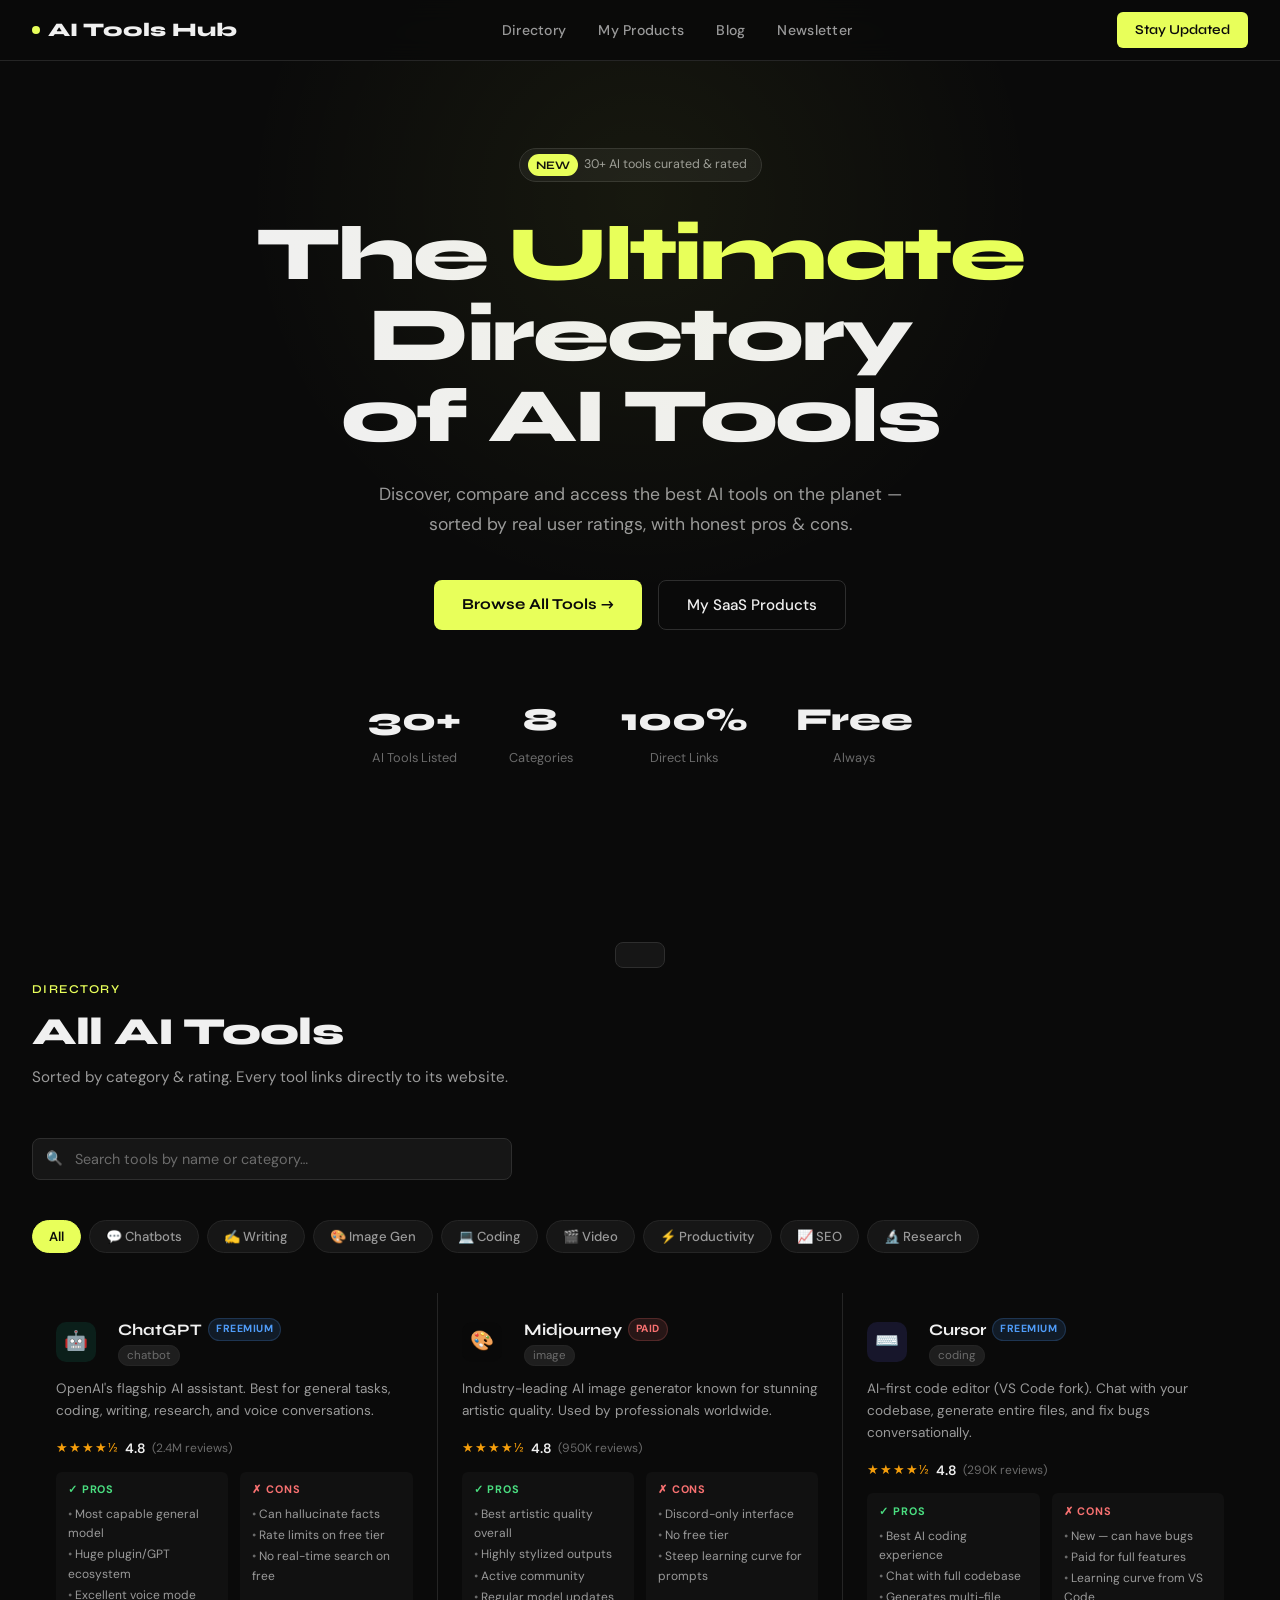
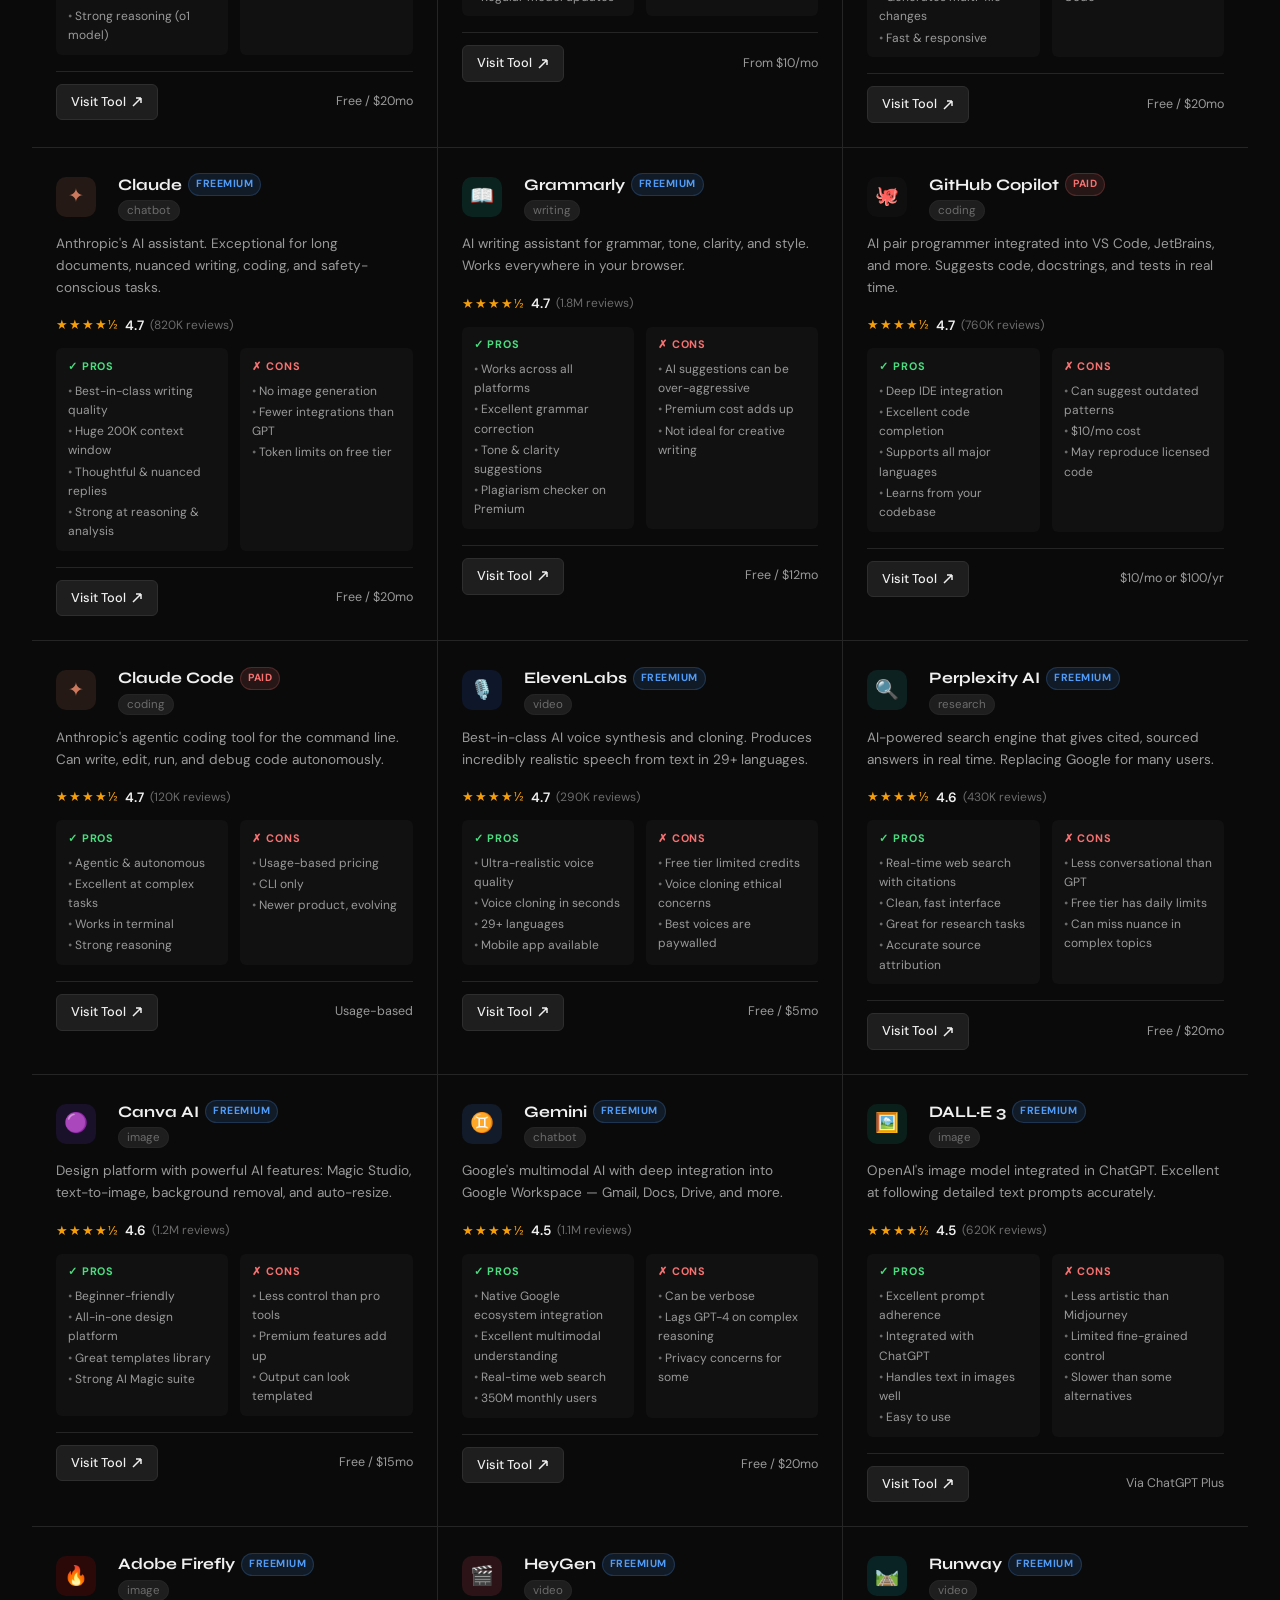
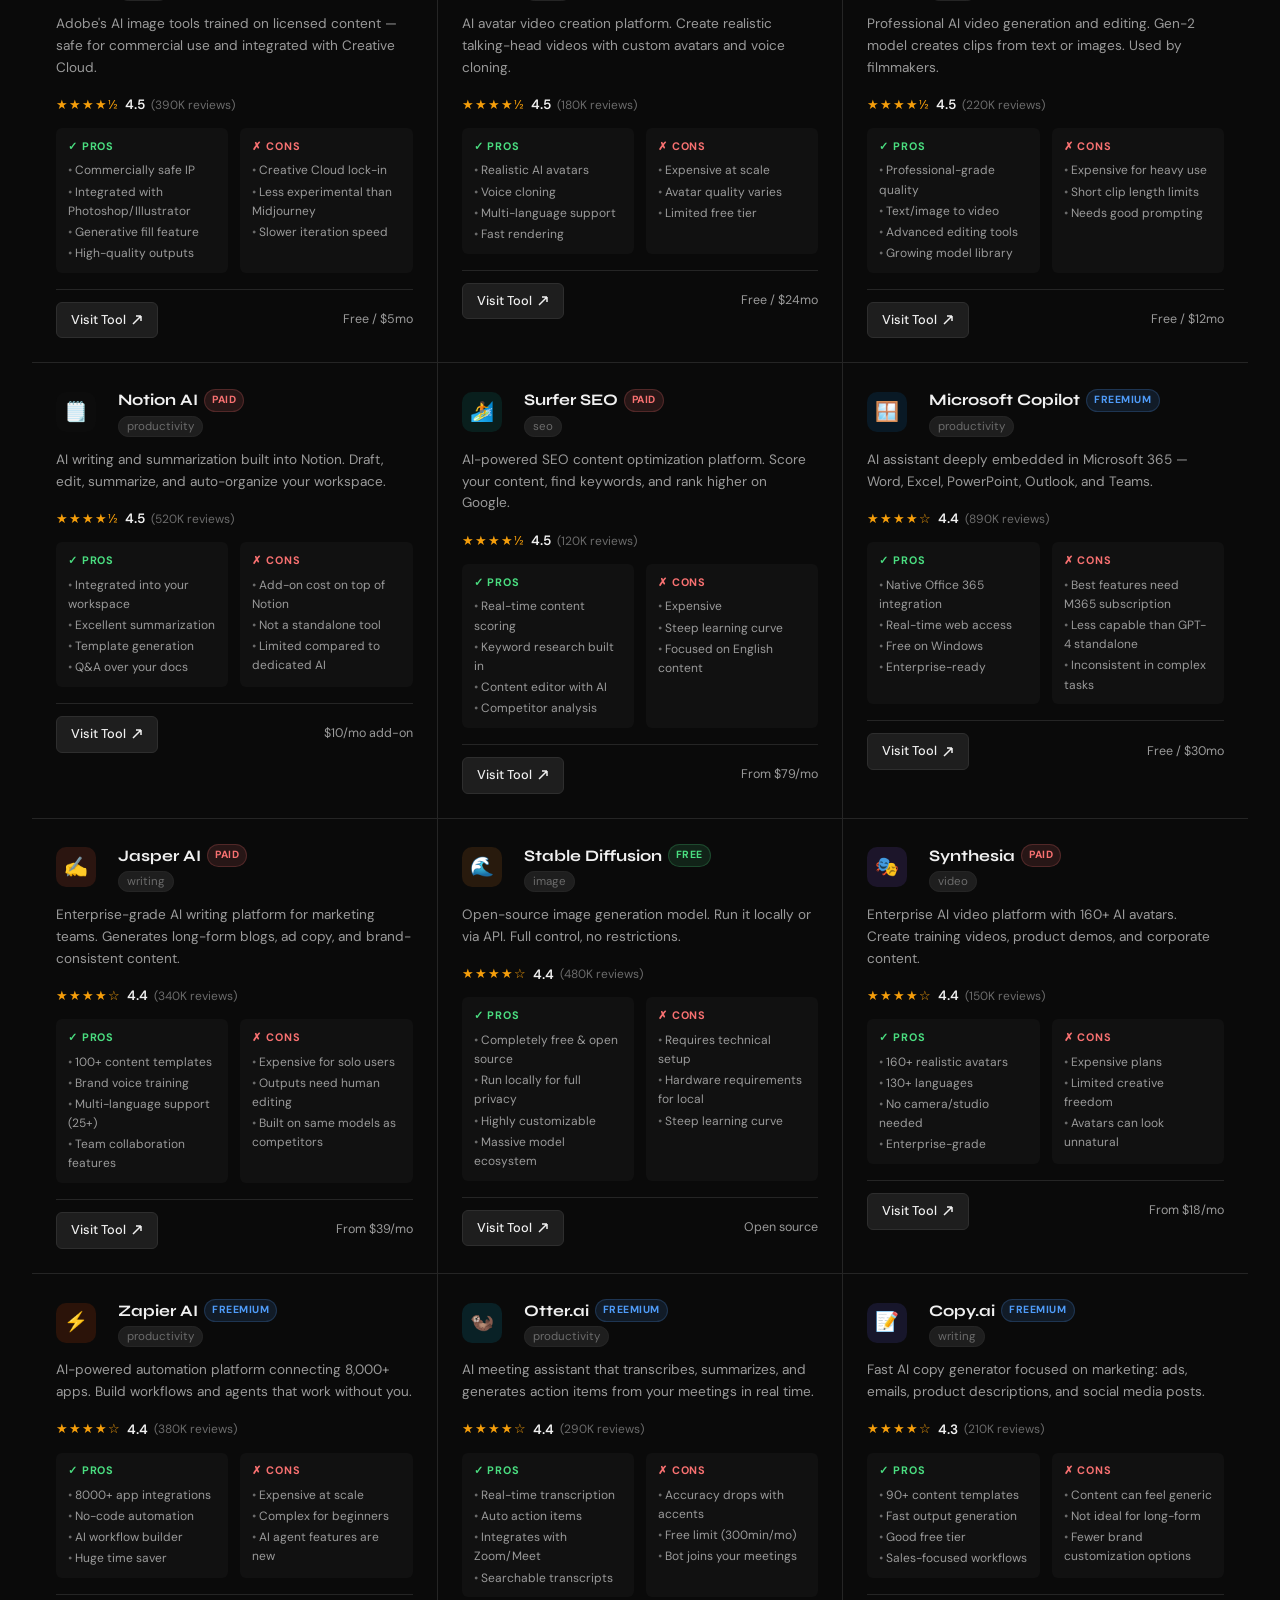
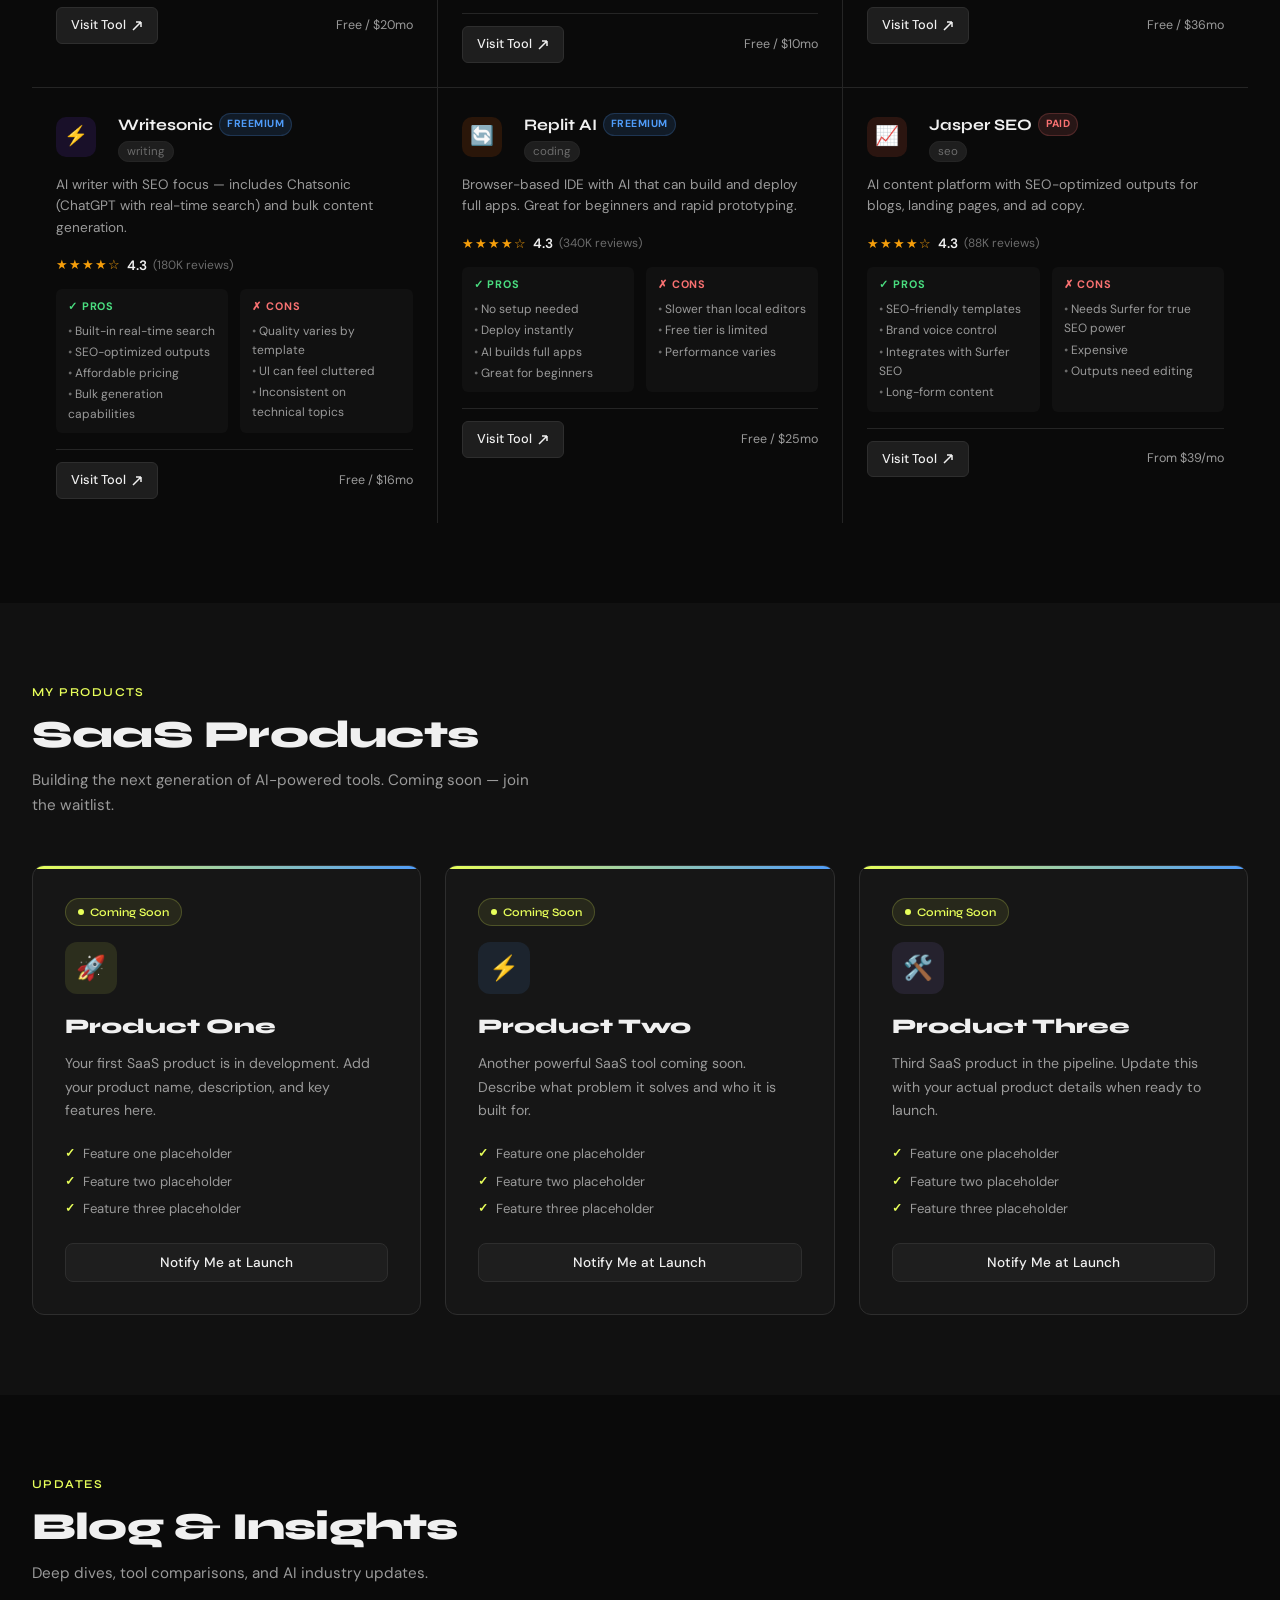
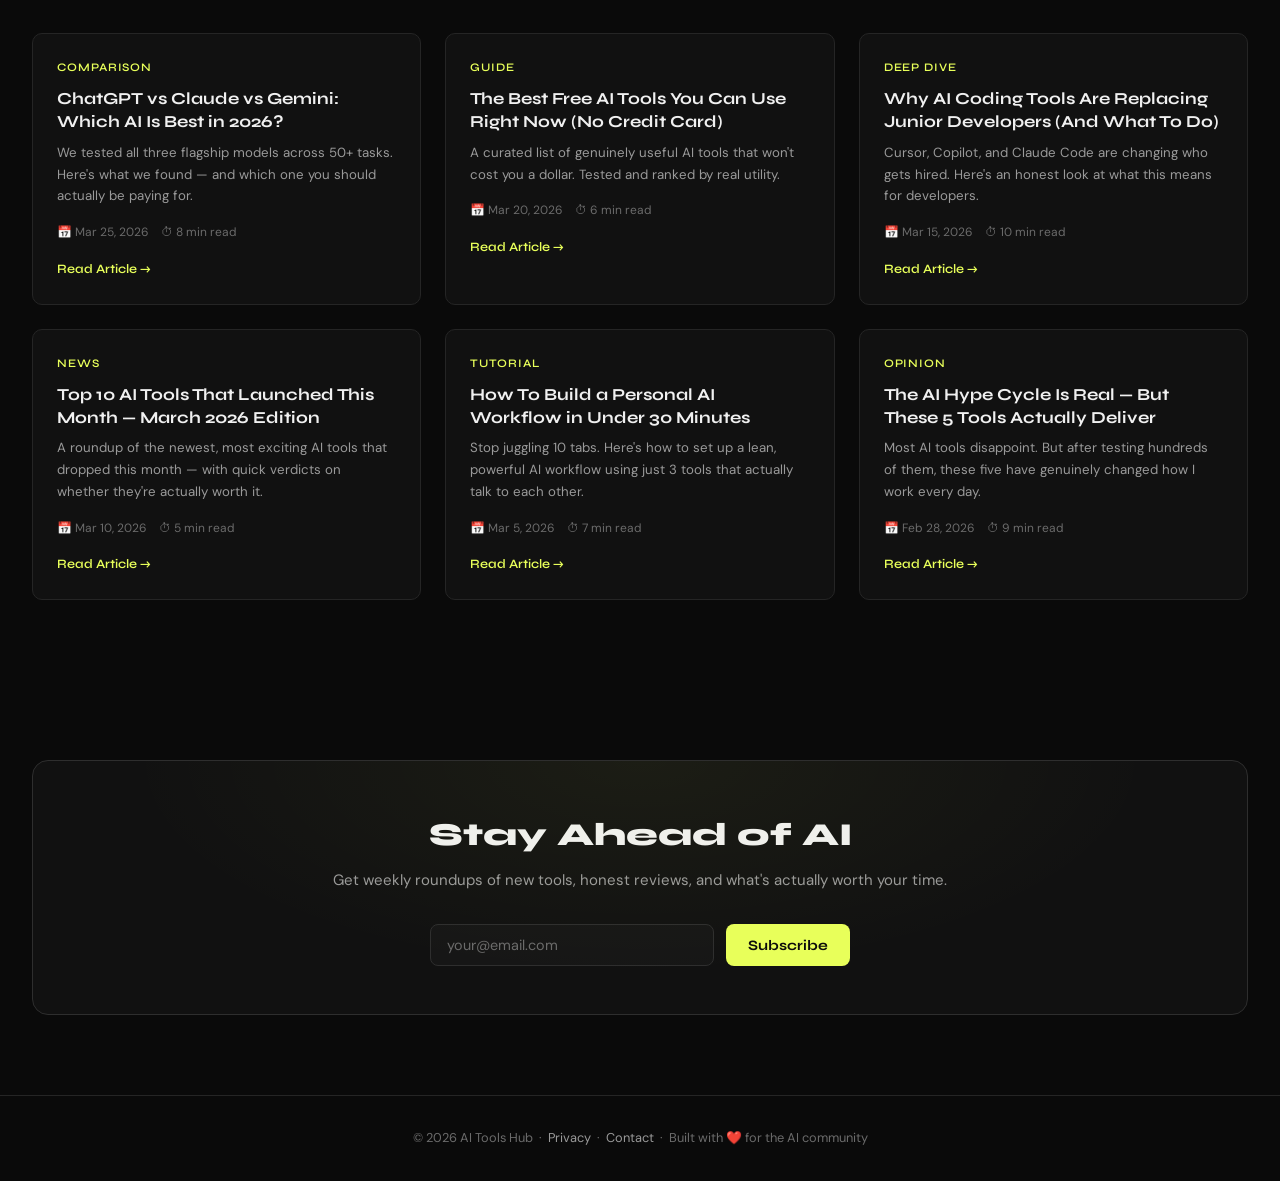
==== index.html @ d4fa9b76 "Add files via upload" ====
<!DOCTYPE html>
<html lang="en">
<head>
<meta charset="UTF-8"/>
<meta name="viewport" content="width=device-width, initial-scale=1.0"/>
<title>AI Tools Hub — Find the Best AI Tools</title>
<link href="https://fonts.googleapis.com/css2?family=Syne:wght@400;500;600;700;800&family=DM+Sans:wght@300;400;500&display=swap" rel="stylesheet"/>
<style>
*,*::before,*::after{box-sizing:border-box;margin:0;padding:0}
:root{
  --bg:#0a0a0a;
  --bg2:#111111;
  --bg3:#161616;
  --bg4:#1e1e1e;
  --border:#252525;
  --border2:#2e2e2e;
  --text:#f0f0f0;
  --muted:#6b6b6b;
  --muted2:#9a9a9a;
  --accent:#e8ff5a;
  --accent2:#b8cc3a;
  --blue:#4f9cf9;
  --green:#4ade80;
  --red:#f87171;
  --purple:#a78bfa;
  --orange:#fb923c;
  --teal:#2dd4bf;
}
html{scroll-behavior:smooth}
body{background:var(--bg);color:var(--text);font-family:'DM Sans',sans-serif;font-size:15px;line-height:1.6;overflow-x:hidden}

/* NAV */
nav{position:fixed;top:0;left:0;right:0;z-index:100;background:rgba(10,10,10,0.85);backdrop-filter:blur(12px);border-bottom:1px solid var(--border);padding:0 2rem}
.nav-inner{max-width:1300px;margin:0 auto;display:flex;align-items:center;justify-content:space-between;height:60px}
.logo{font-family:'Syne',sans-serif;font-weight:800;font-size:1.2rem;color:var(--text);text-decoration:none;display:flex;align-items:center;gap:8px}
.logo-dot{width:8px;height:8px;background:var(--accent);border-radius:50%;display:inline-block}
.nav-links{display:flex;gap:2rem;list-style:none}
.nav-links a{color:var(--muted2);text-decoration:none;font-size:0.88rem;font-weight:500;transition:color 0.2s;letter-spacing:0.02em}
.nav-links a:hover{color:var(--text)}
.nav-links a.active{color:var(--accent)}
.nav-cta{background:var(--accent);color:#0a0a0a;padding:7px 18px;border-radius:6px;font-weight:600;font-size:0.85rem;text-decoration:none;font-family:'Syne',sans-serif;transition:opacity 0.2s}
.nav-cta:hover{opacity:0.88}

/* HERO */
.hero{min-height:100vh;display:flex;flex-direction:column;justify-content:center;align-items:center;text-align:center;padding:5rem 2rem 4rem;position:relative;overflow:hidden}
.hero::before{content:'';position:absolute;top:-200px;left:50%;transform:translateX(-50%);width:800px;height:800px;background:radial-gradient(circle,rgba(232,255,90,0.06) 0%,transparent 70%);pointer-events:none}
.hero-badge{display:inline-flex;align-items:center;gap:6px;background:var(--bg3);border:1px solid var(--border2);border-radius:100px;padding:5px 14px 5px 8px;font-size:0.78rem;color:var(--muted2);margin-bottom:2rem}
.hero-badge span{background:var(--accent);color:#0a0a0a;padding:2px 8px;border-radius:100px;font-weight:700;font-size:0.72rem;font-family:'Syne',sans-serif}
.hero h1{font-family:'Syne',sans-serif;font-size:clamp(2.8rem,6vw,5.5rem);font-weight:800;line-height:1.05;letter-spacing:-0.03em;margin-bottom:1.5rem;max-width:900px}
.hero h1 em{font-style:normal;color:var(--accent)}
.hero p{color:var(--muted2);font-size:1.1rem;max-width:560px;margin-bottom:2.5rem;line-height:1.7}
.hero-actions{display:flex;gap:1rem;flex-wrap:wrap;justify-content:center}
.btn-primary{background:var(--accent);color:#0a0a0a;padding:12px 28px;border-radius:8px;font-weight:700;font-family:'Syne',sans-serif;font-size:0.95rem;text-decoration:none;transition:opacity 0.2s}
.btn-primary:hover{opacity:0.88}
.btn-outline{background:transparent;color:var(--text);padding:12px 28px;border-radius:8px;font-weight:500;font-size:0.95rem;text-decoration:none;border:1px solid var(--border2);transition:border-color 0.2s,background 0.2s}
.btn-outline:hover{border-color:var(--muted);background:var(--bg3)}
.hero-stats{display:flex;gap:3rem;margin-top:4rem;flex-wrap:wrap;justify-content:center}
.stat{text-align:center}
.stat-num{font-family:'Syne',sans-serif;font-size:2rem;font-weight:800;color:var(--text)}
.stat-label{font-size:0.8rem;color:var(--muted);margin-top:2px}

/* SECTION LAYOUT */
section{padding:5rem 2rem}
.container{max-width:1300px;margin:0 auto}
.section-header{margin-bottom:3rem}
.section-label{font-size:0.75rem;font-weight:600;letter-spacing:0.12em;color:var(--accent);text-transform:uppercase;margin-bottom:0.75rem;font-family:'Syne',sans-serif}
.section-title{font-family:'Syne',sans-serif;font-size:clamp(1.8rem,3vw,2.8rem);font-weight:800;letter-spacing:-0.02em;line-height:1.1}
.section-sub{color:var(--muted2);font-size:0.95rem;margin-top:0.75rem;max-width:500px}

/* FILTER BAR */
.filter-bar{display:flex;gap:0.5rem;flex-wrap:wrap;margin-bottom:2.5rem}
.filter-btn{background:var(--bg3);border:1px solid var(--border);color:var(--muted2);padding:7px 16px;border-radius:100px;font-size:0.82rem;cursor:pointer;transition:all 0.2s;font-family:'DM Sans',sans-serif;font-weight:500}
.filter-btn:hover{border-color:var(--border2);color:var(--text)}
.filter-btn.active{background:var(--accent);color:#0a0a0a;border-color:var(--accent);font-weight:600}

/* SEARCH */
.search-wrap{position:relative;max-width:480px;margin-bottom:2.5rem}
.search-wrap input{width:100%;background:var(--bg3);border:1px solid var(--border2);color:var(--text);padding:11px 16px 11px 42px;border-radius:8px;font-size:0.9rem;font-family:'DM Sans',sans-serif;outline:none;transition:border-color 0.2s}
.search-wrap input:focus{border-color:var(--muted)}
.search-wrap input::placeholder{color:var(--muted)}
.search-icon{position:absolute;left:14px;top:50%;transform:translateY(-50%);color:var(--muted);font-size:0.85rem}

/* TOOLS GRID */
.tools-grid{display:grid;grid-template-columns:repeat(auto-fill,minmax(320px,1fr));gap:1px;background:var(--border)}
.tool-card{background:var(--bg);padding:1.5rem;cursor:pointer;transition:background 0.2s;position:relative;overflow:hidden}
.tool-card:hover{background:var(--bg3)}
.tool-card::after{content:'';position:absolute;top:0;left:0;right:0;height:2px;background:transparent;transition:background 0.2s}
.tool-card:hover::after{background:var(--accent)}
.tool-top{display:flex;align-items:flex-start;justify-content:space-between;margin-bottom:0.75rem}
.tool-icon{width:40px;height:40px;border-radius:10px;display:flex;align-items:center;justify-content:center;font-size:1.2rem;flex-shrink:0;margin-right:0.75rem}
.tool-name-wrap{display:flex;align-items:center;gap:8px;flex:1}
.tool-name{font-family:'Syne',sans-serif;font-weight:700;font-size:1rem}
.tool-badge{font-size:0.65rem;font-weight:700;padding:2px 7px;border-radius:100px;text-transform:uppercase;letter-spacing:0.05em}
.badge-free{background:rgba(74,222,128,0.12);color:var(--green);border:1px solid rgba(74,222,128,0.2)}
.badge-paid{background:rgba(248,113,113,0.12);color:var(--red);border:1px solid rgba(248,113,113,0.2)}
.badge-freemium{background:rgba(79,156,249,0.12);color:var(--blue);border:1px solid rgba(79,156,249,0.2)}
.tool-category-tag{font-size:0.72rem;color:var(--muted);background:var(--bg4);padding:2px 8px;border-radius:100px;border:1px solid var(--border)}
.tool-desc{font-size:0.85rem;color:var(--muted2);line-height:1.6;margin-bottom:1rem}
.tool-rating{display:flex;align-items:center;gap:6px;margin-bottom:0.75rem}
.stars{color:#f59e0b;font-size:0.8rem;letter-spacing:1px}
.rating-num{font-weight:600;font-size:0.85rem}
.review-count{font-size:0.75rem;color:var(--muted)}
.pros-cons{display:grid;grid-template-columns:1fr 1fr;gap:0.75rem;margin-bottom:1rem}
.pros-cons-box{background:var(--bg2);border-radius:6px;padding:0.6rem 0.75rem}
.pros-cons-title{font-size:0.68rem;font-weight:700;text-transform:uppercase;letter-spacing:0.08em;margin-bottom:0.4rem}
.pros-title{color:var(--green)}
.cons-title{color:var(--red)}
.pros-cons-list{list-style:none;font-size:0.75rem;color:var(--muted2);display:flex;flex-direction:column;gap:2px}
.pros-cons-list li::before{content:'• ';color:var(--muted)}
.tool-footer{display:flex;align-items:center;justify-content:space-between;margin-top:auto;padding-top:0.75rem;border-top:1px solid var(--border)}
.tool-link{display:inline-flex;align-items:center;gap:5px;background:var(--bg4);color:var(--text);text-decoration:none;padding:7px 14px;border-radius:6px;font-size:0.8rem;font-weight:500;border:1px solid var(--border2);transition:all 0.2s}
.tool-link:hover{border-color:var(--accent);color:var(--accent)}
.tool-link svg{width:12px;height:12px}
.tool-pricing{font-size:0.78rem;color:var(--muted2)}

/* SAAS SECTION */
#saas{background:var(--bg2)}
.saas-grid{display:grid;grid-template-columns:repeat(auto-fill,minmax(340px,1fr));gap:1.5rem}
.saas-card{background:var(--bg3);border:1px solid var(--border2);border-radius:12px;padding:2rem;position:relative;overflow:hidden}
.saas-card::before{content:'';position:absolute;top:0;left:0;right:0;height:3px;background:linear-gradient(90deg,var(--accent),var(--blue))}
.saas-coming-badge{display:inline-flex;align-items:center;gap:6px;background:rgba(232,255,90,0.08);color:var(--accent);border:1px solid rgba(232,255,90,0.2);border-radius:100px;padding:4px 12px;font-size:0.72rem;font-weight:600;font-family:'Syne',sans-serif;margin-bottom:1rem}
.saas-coming-badge::before{content:'';width:6px;height:6px;background:var(--accent);border-radius:50%;animation:pulse 2s infinite}
@keyframes pulse{0%,100%{opacity:1}50%{opacity:0.3}}
.saas-icon{width:52px;height:52px;border-radius:12px;display:flex;align-items:center;justify-content:center;font-size:1.5rem;margin-bottom:1rem}
.saas-name{font-family:'Syne',sans-serif;font-weight:800;font-size:1.3rem;margin-bottom:0.5rem}
.saas-desc{color:var(--muted2);font-size:0.88rem;line-height:1.7;margin-bottom:1.25rem}
.saas-features{display:flex;flex-direction:column;gap:0.4rem;margin-bottom:1.5rem}
.saas-feature{display:flex;align-items:center;gap:8px;font-size:0.82rem;color:var(--muted2)}
.saas-feature::before{content:'✓';color:var(--accent);font-weight:700;font-size:0.75rem}
.notify-btn{width:100%;background:var(--bg4);color:var(--text);border:1px solid var(--border2);padding:10px;border-radius:8px;font-size:0.85rem;font-weight:500;cursor:pointer;transition:all 0.2s;font-family:'DM Sans',sans-serif}
.notify-btn:hover{border-color:var(--accent);color:var(--accent)}

/* BLOG */
.blog-grid{display:grid;grid-template-columns:repeat(auto-fill,minmax(320px,1fr));gap:1.5rem}
.blog-card{background:var(--bg2);border:1px solid var(--border);border-radius:10px;padding:1.5rem;transition:border-color 0.2s}
.blog-card:hover{border-color:var(--border2)}
.blog-tag{font-size:0.72rem;font-weight:600;color:var(--accent);text-transform:uppercase;letter-spacing:0.08em;margin-bottom:0.75rem;font-family:'Syne',sans-serif}
.blog-title{font-family:'Syne',sans-serif;font-weight:700;font-size:1.05rem;line-height:1.35;margin-bottom:0.5rem}
.blog-excerpt{font-size:0.83rem;color:var(--muted2);line-height:1.65;margin-bottom:1rem}
.blog-meta{display:flex;align-items:center;gap:0.75rem;font-size:0.75rem;color:var(--muted)}
.blog-meta span{display:flex;align-items:center;gap:4px}
.blog-read{color:var(--accent);text-decoration:none;font-size:0.8rem;font-weight:600;margin-top:1rem;display:inline-block;font-family:'Syne',sans-serif}

/* NEWSLETTER */
.newsletter{background:var(--bg2);border:1px solid var(--border2);border-radius:16px;padding:3rem;text-align:center;position:relative;overflow:hidden}
.newsletter::before{content:'';position:absolute;inset:0;background:radial-gradient(ellipse at 50% 0%,rgba(232,255,90,0.05) 0%,transparent 60%);pointer-events:none}
.newsletter h2{font-family:'Syne',sans-serif;font-size:2rem;font-weight:800;margin-bottom:0.5rem}
.newsletter p{color:var(--muted2);margin-bottom:2rem}
.newsletter-form{display:flex;gap:0.75rem;max-width:420px;margin:0 auto;flex-wrap:wrap;justify-content:center}
.newsletter-form input{flex:1;min-width:220px;background:var(--bg3);border:1px solid var(--border2);color:var(--text);padding:11px 16px;border-radius:8px;font-size:0.9rem;font-family:'DM Sans',sans-serif;outline:none}
.newsletter-form input::placeholder{color:var(--muted)}
.newsletter-form button{background:var(--accent);color:#0a0a0a;border:none;padding:11px 22px;border-radius:8px;font-weight:700;font-size:0.9rem;cursor:pointer;font-family:'Syne',sans-serif;transition:opacity 0.2s}
.newsletter-form button:hover{opacity:0.88}

/* FOOTER */
footer{border-top:1px solid var(--border);padding:2rem;text-align:center;color:var(--muted);font-size:0.8rem}
footer a{color:var(--muted2);text-decoration:none}
footer a:hover{color:var(--text)}

/* TOAST */
.toast{position:fixed;bottom:2rem;left:50%;transform:translateX(-50%) translateY(100px);background:var(--bg3);border:1px solid var(--border2);color:var(--text);padding:12px 24px;border-radius:8px;font-size:0.85rem;font-weight:500;z-index:1000;transition:transform 0.3s;pointer-events:none}
.toast.show{transform:translateX(-50%) translateY(0)}

/* CATEGORY SECTIONS */
.category-divider{grid-column:1/-1;padding:1.25rem 0 0.5rem;border-top:1px solid var(--border);margin-top:0.5rem}
.category-divider h3{font-family:'Syne',sans-serif;font-size:0.8rem;font-weight:700;text-transform:uppercase;letter-spacing:0.12em;color:var(--muted);display:flex;align-items:center;gap:0.5rem}
.category-divider h3::after{content:'';flex:1;height:1px;background:var(--border)}

/* SCROLL ANIMATIONS */
.fade-in{opacity:0;transform:translateY(20px);transition:opacity 0.5s,transform 0.5s}
.fade-in.visible{opacity:1;transform:translateY(0)}

@media(max-width:768px){
  .nav-links{display:none}
  .tools-grid{grid-template-columns:1fr}
  .pros-cons{grid-template-columns:1fr}
  .hero h1{font-size:2.5rem}
  .hero-stats{gap:1.5rem}
}
</style>
</head>
<body>

<!-- NAV -->
<nav>
  <div class="nav-inner">
    <a href="#" class="logo"><span class="logo-dot"></span>AI Tools Hub</a>
    <ul class="nav-links">
      <li><a href="#tools" class="active">Directory</a></li>
      <li><a href="#saas">My Products</a></li>
      <li><a href="#blog">Blog</a></li>
      <li><a href="#newsletter">Newsletter</a></li>
    </ul>
    <a href="#newsletter" class="nav-cta">Stay Updated</a>
  </div>
</nav>

<!-- HERO -->
<section class="hero">
  <div class="hero-badge"><span>NEW</span> 30+ AI tools curated & rated</div>
  <h1>The <em>Ultimate</em> Directory<br/>of AI Tools</h1>
  <p>Discover, compare and access the best AI tools on the planet — sorted by real user ratings, with honest pros & cons.</p>
  <div class="hero-actions">
    <a href="#tools" class="btn-primary">Browse All Tools →</a>
    <a href="#saas" class="btn-outline">My SaaS Products</a>
  </div>
  <div class="hero-stats">
    <div class="stat"><div class="stat-num">30+</div><div class="stat-label">AI Tools Listed</div></div>
    <div class="stat"><div class="stat-num">8</div><div class="stat-label">Categories</div></div>
    <div class="stat"><div class="stat-num">100%</div><div class="stat-label">Direct Links</div></div>
    <div class="stat"><div class="stat-num">Free</div><div class="stat-label">Always</div></div>
  </div>
</section>

<!-- TOOLS DIRECTORY -->
<section id="tools">
  <div class="container">
    <div class="section-header fade-in">
      <div class="section-label">Directory</div>
      <h2 class="section-title">All AI Tools</h2>
      <p class="section-sub">Sorted by category & rating. Every tool links directly to its website.</p>
    </div>

    <div class="search-wrap fade-in">
      <span class="search-icon">🔍</span>
      <input type="text" id="searchInput" placeholder="Search tools by name or category…" oninput="filterTools()"/>
    </div>

    <div class="filter-bar fade-in" id="filterBar">
      <button class="filter-btn active" onclick="setFilter('all',this)">All</button>
      <button class="filter-btn" onclick="setFilter('chatbot',this)">💬 Chatbots</button>
      <button class="filter-btn" onclick="setFilter('writing',this)">✍️ Writing</button>
      <button class="filter-btn" onclick="setFilter('image',this)">🎨 Image Gen</button>
      <button class="filter-btn" onclick="setFilter('coding',this)">💻 Coding</button>
      <button class="filter-btn" onclick="setFilter('video',this)">🎬 Video</button>
      <button class="filter-btn" onclick="setFilter('productivity',this)">⚡ Productivity</button>
      <button class="filter-btn" onclick="setFilter('seo',this)">📈 SEO</button>
      <button class="filter-btn" onclick="setFilter('research',this)">🔬 Research</button>
    </div>

    <div class="tools-grid" id="toolsGrid"></div>
  </div>
</section>

<!-- MY SAAS PRODUCTS -->
<section id="saas">
  <div class="container">
    <div class="section-header fade-in">
      <div class="section-label">My Products</div>
      <h2 class="section-title">SaaS Products</h2>
      <p class="section-sub">Building the next generation of AI-powered tools. Coming soon — join the waitlist.</p>
    </div>
    <div class="saas-grid" id="saasGrid"></div>
  </div>
</section>

<!-- BLOG -->
<section id="blog">
  <div class="container">
    <div class="section-header fade-in">
      <div class="section-label">Updates</div>
      <h2 class="section-title">Blog & Insights</h2>
      <p class="section-sub">Deep dives, tool comparisons, and AI industry updates.</p>
    </div>
    <div class="blog-grid" id="blogGrid"></div>
  </div>
</section>

<!-- NEWSLETTER -->
<section id="newsletter">
  <div class="container">
    <div class="newsletter fade-in">
      <h2>Stay Ahead of AI</h2>
      <p>Get weekly roundups of new tools, honest reviews, and what's actually worth your time.</p>
      <div class="newsletter-form">
        <input type="email" id="emailInput" placeholder="your@email.com"/>
        <button onclick="subscribe()">Subscribe</button>
      </div>
    </div>
  </div>
</section>

<footer>
  <p>© 2026 AI Tools Hub &nbsp;·&nbsp; <a href="#">Privacy</a> &nbsp;·&nbsp; <a href="#">Contact</a> &nbsp;·&nbsp; Built with ❤️ for the AI community</p>
</footer>

<div class="toast" id="toast"></div>

<script>
const TOOLS = [
  // CHATBOTS
  {name:'ChatGPT',cat:'chatbot',icon:'🤖',color:'#10a37f',pricing:'Freemium',pricingDetail:'Free / $20mo',rating:4.8,reviews:'2.4M',url:'https://chat.openai.com',desc:'OpenAI\'s flagship AI assistant. Best for general tasks, coding, writing, research, and voice conversations.',pros:['Most capable general model','Huge plugin/GPT ecosystem','Excellent voice mode','Strong reasoning (o1 model)'],cons:['Can hallucinate facts','Rate limits on free tier','No real-time search on free']},
  {name:'Claude',cat:'chatbot',icon:'✦',color:'#cc785c',pricing:'Freemium',pricingDetail:'Free / $20mo',rating:4.7,reviews:'820K',url:'https://claude.ai',desc:'Anthropic\'s AI assistant. Exceptional for long documents, nuanced writing, coding, and safety-conscious tasks.',pros:['Best-in-class writing quality','Huge 200K context window','Thoughtful & nuanced replies','Strong at reasoning & analysis'],cons:['No image generation','Fewer integrations than GPT','Token limits on free tier']},
  {name:'Gemini',cat:'chatbot',icon:'♊',color:'#4285f4',pricing:'Freemium',pricingDetail:'Free / $20mo',rating:4.5,reviews:'1.1M',url:'https://gemini.google.com',desc:'Google\'s multimodal AI with deep integration into Google Workspace — Gmail, Docs, Drive, and more.',pros:['Native Google ecosystem integration','Excellent multimodal understanding','Real-time web search','350M monthly users'],cons:['Can be verbose','Lags GPT-4 on complex reasoning','Privacy concerns for some']},
  {name:'Perplexity AI',cat:'research',icon:'🔍',color:'#20b2aa',pricing:'Freemium',pricingDetail:'Free / $20mo',rating:4.6,reviews:'430K',url:'https://perplexity.ai',desc:'AI-powered search engine that gives cited, sourced answers in real time. Replacing Google for many users.',pros:['Real-time web search with citations','Clean, fast interface','Great for research tasks','Accurate source attribution'],cons:['Less conversational than GPT','Free tier has daily limits','Can miss nuance in complex topics']},
  {name:'Microsoft Copilot',cat:'productivity',icon:'🪟',color:'#0078d4',pricing:'Freemium',pricingDetail:'Free / $30mo',rating:4.4,reviews:'890K',url:'https://copilot.microsoft.com',desc:'AI assistant deeply embedded in Microsoft 365 — Word, Excel, PowerPoint, Outlook, and Teams.',pros:['Native Office 365 integration','Real-time web access','Free on Windows','Enterprise-ready'],cons:['Best features need M365 subscription','Less capable than GPT-4 standalone','Inconsistent in complex tasks']},

  // WRITING
  {name:'Jasper AI',cat:'writing',icon:'✍️',color:'#ff5c35',pricing:'Paid',pricingDetail:'From $39/mo',rating:4.4,reviews:'340K',url:'https://jasper.ai',desc:'Enterprise-grade AI writing platform for marketing teams. Generates long-form blogs, ad copy, and brand-consistent content.',pros:['100+ content templates','Brand voice training','Multi-language support (25+)','Team collaboration features'],cons:['Expensive for solo users','Outputs need human editing','Built on same models as competitors']},
  {name:'Copy.ai',cat:'writing',icon:'📝',color:'#6c63ff',pricing:'Freemium',pricingDetail:'Free / $36mo',rating:4.3,reviews:'210K',url:'https://copy.ai',desc:'Fast AI copy generator focused on marketing: ads, emails, product descriptions, and social media posts.',pros:['90+ content templates','Fast output generation','Good free tier','Sales-focused workflows'],cons:['Content can feel generic','Not ideal for long-form','Fewer brand customization options']},
  {name:'Grammarly',cat:'writing',icon:'📖',color:'#15c39a',pricing:'Freemium',pricingDetail:'Free / $12mo',rating:4.7,reviews:'1.8M',url:'https://grammarly.com',desc:'AI writing assistant for grammar, tone, clarity, and style. Works everywhere in your browser.',pros:['Works across all platforms','Excellent grammar correction','Tone & clarity suggestions','Plagiarism checker on Premium'],cons:['AI suggestions can be over-aggressive','Premium cost adds up','Not ideal for creative writing']},
  {name:'Writesonic',cat:'writing',icon:'⚡',color:'#7c3aed',pricing:'Freemium',pricingDetail:'Free / $16mo',rating:4.3,reviews:'180K',url:'https://writesonic.com',desc:'AI writer with SEO focus — includes Chatsonic (ChatGPT with real-time search) and bulk content generation.',pros:['Built-in real-time search','SEO-optimized outputs','Affordable pricing','Bulk generation capabilities'],cons:['Quality varies by template','UI can feel cluttered','Inconsistent on technical topics']},

  // IMAGE GENERATION
  {name:'Midjourney',cat:'image',icon:'🎨',color:'#000000',pricing:'Paid',pricingDetail:'From $10/mo',rating:4.8,reviews:'950K',url:'https://midjourney.com',desc:'Industry-leading AI image generator known for stunning artistic quality. Used by professionals worldwide.',pros:['Best artistic quality overall','Highly stylized outputs','Active community','Regular model updates'],cons:['Discord-only interface','No free tier','Steep learning curve for prompts']},
  {name:'DALL·E 3',cat:'image',icon:'🖼️',color:'#10a37f',pricing:'Freemium',pricingDetail:'Via ChatGPT Plus',rating:4.5,reviews:'620K',url:'https://openai.com/dall-e-3',desc:'OpenAI\'s image model integrated in ChatGPT. Excellent at following detailed text prompts accurately.',pros:['Excellent prompt adherence','Integrated with ChatGPT','Handles text in images well','Easy to use'],cons:['Less artistic than Midjourney','Limited fine-grained control','Slower than some alternatives']},
  {name:'Stable Diffusion',cat:'image',icon:'🌊',color:'#e67e22',pricing:'Free',pricingDetail:'Open source',rating:4.4,reviews:'480K',url:'https://stability.ai',desc:'Open-source image generation model. Run it locally or via API. Full control, no restrictions.',pros:['Completely free & open source','Run locally for full privacy','Highly customizable','Massive model ecosystem'],cons:['Requires technical setup','Hardware requirements for local','Steep learning curve']},
  {name:'Adobe Firefly',cat:'image',icon:'🔥',color:'#ff0000',pricing:'Freemium',pricingDetail:'Free / $5mo',rating:4.5,reviews:'390K',url:'https://firefly.adobe.com',desc:'Adobe\'s AI image tools trained on licensed content — safe for commercial use and integrated with Creative Cloud.',pros:['Commercially safe IP','Integrated with Photoshop/Illustrator','Generative fill feature','High-quality outputs'],cons:['Creative Cloud lock-in','Less experimental than Midjourney','Slower iteration speed']},
  {name:'Canva AI',cat:'image',icon:'🟣',color:'#7c3aed',pricing:'Freemium',pricingDetail:'Free / $15mo',rating:4.6,reviews:'1.2M',url:'https://canva.com',desc:'Design platform with powerful AI features: Magic Studio, text-to-image, background removal, and auto-resize.',pros:['Beginner-friendly','All-in-one design platform','Great templates library','Strong AI Magic suite'],cons:['Less control than pro tools','Premium features add up','Output can look templated']},

  // CODING
  {name:'GitHub Copilot',cat:'coding',icon:'🐙',color:'#333333',pricing:'Paid',pricingDetail:'$10/mo or $100/yr',rating:4.7,reviews:'760K',url:'https://github.com/features/copilot',desc:'AI pair programmer integrated into VS Code, JetBrains, and more. Suggests code, docstrings, and tests in real time.',pros:['Deep IDE integration','Excellent code completion','Supports all major languages','Learns from your codebase'],cons:['Can suggest outdated patterns','$10/mo cost','May reproduce licensed code']},
  {name:'Cursor',cat:'coding',icon:'⌨️',color:'#6c63ff',pricing:'Freemium',pricingDetail:'Free / $20mo',rating:4.8,reviews:'290K',url:'https://cursor.so',desc:'AI-first code editor (VS Code fork). Chat with your codebase, generate entire files, and fix bugs conversationally.',pros:['Best AI coding experience','Chat with full codebase','Generates multi-file changes','Fast & responsive'],cons:['New — can have bugs','Paid for full features','Learning curve from VS Code']},
  {name:'Claude Code',cat:'coding',icon:'✦',color:'#cc785c',pricing:'Paid',pricingDetail:'Usage-based',rating:4.7,reviews:'120K',url:'https://claude.ai/code',desc:'Anthropic\'s agentic coding tool for the command line. Can write, edit, run, and debug code autonomously.',pros:['Agentic & autonomous','Excellent at complex tasks','Works in terminal','Strong reasoning'],cons:['Usage-based pricing','CLI only','Newer product, evolving']},
  {name:'Replit AI',cat:'coding',icon:'🔄',color:'#f26207',pricing:'Freemium',pricingDetail:'Free / $25mo',rating:4.3,reviews:'340K',url:'https://replit.com',desc:'Browser-based IDE with AI that can build and deploy full apps. Great for beginners and rapid prototyping.',pros:['No setup needed','Deploy instantly','AI builds full apps','Great for beginners'],cons:['Slower than local editors','Free tier is limited','Performance varies']},

  // VIDEO
  {name:'HeyGen',cat:'video',icon:'🎬',color:'#ff4d6d',pricing:'Freemium',pricingDetail:'Free / $24mo',rating:4.5,reviews:'180K',url:'https://heygen.com',desc:'AI avatar video creation platform. Create realistic talking-head videos with custom avatars and voice cloning.',pros:['Realistic AI avatars','Voice cloning','Multi-language support','Fast rendering'],cons:['Expensive at scale','Avatar quality varies','Limited free tier']},
  {name:'Runway',cat:'video',icon:'🛤️',color:'#00c4cc',pricing:'Freemium',pricingDetail:'Free / $12mo',rating:4.5,reviews:'220K',url:'https://runwayml.com',desc:'Professional AI video generation and editing. Gen-2 model creates clips from text or images. Used by filmmakers.',pros:['Professional-grade quality','Text/image to video','Advanced editing tools','Growing model library'],cons:['Expensive for heavy use','Short clip length limits','Needs good prompting']},
  {name:'ElevenLabs',cat:'video',icon:'🎙️',color:'#2563eb',pricing:'Freemium',pricingDetail:'Free / $5mo',rating:4.7,reviews:'290K',url:'https://elevenlabs.io',desc:'Best-in-class AI voice synthesis and cloning. Produces incredibly realistic speech from text in 29+ languages.',pros:['Ultra-realistic voice quality','Voice cloning in seconds','29+ languages','Mobile app available'],cons:['Free tier limited credits','Voice cloning ethical concerns','Best voices are paywalled']},
  {name:'Synthesia',cat:'video',icon:'🎭',color:'#8b5cf6',pricing:'Paid',pricingDetail:'From $18/mo',rating:4.4,reviews:'150K',url:'https://synthesia.io',desc:'Enterprise AI video platform with 160+ AI avatars. Create training videos, product demos, and corporate content.',pros:['160+ realistic avatars','130+ languages','No camera/studio needed','Enterprise-grade'],cons:['Expensive plans','Limited creative freedom','Avatars can look unnatural']},

  // PRODUCTIVITY
  {name:'Notion AI',cat:'productivity',icon:'🗒️',color:'#191919',pricing:'Paid',pricingDetail:'$10/mo add-on',rating:4.5,reviews:'520K',url:'https://notion.so/product/ai',desc:'AI writing and summarization built into Notion. Draft, edit, summarize, and auto-organize your workspace.',pros:['Integrated into your workspace','Excellent summarization','Template generation','Q&A over your docs'],cons:['Add-on cost on top of Notion','Not a standalone tool','Limited compared to dedicated AI']},
  {name:'Zapier AI',cat:'productivity',icon:'⚡',color:'#ff4a00',pricing:'Freemium',pricingDetail:'Free / $20mo',rating:4.4,reviews:'380K',url:'https://zapier.com/ai',desc:'AI-powered automation platform connecting 8,000+ apps. Build workflows and agents that work without you.',pros:['8000+ app integrations','No-code automation','AI workflow builder','Huge time saver'],cons:['Expensive at scale','Complex for beginners','AI agent features are new']},
  {name:'Otter.ai',cat:'productivity',icon:'🦦',color:'#00b4d8',pricing:'Freemium',pricingDetail:'Free / $10mo',rating:4.4,reviews:'290K',url:'https://otter.ai',desc:'AI meeting assistant that transcribes, summarizes, and generates action items from your meetings in real time.',pros:['Real-time transcription','Auto action items','Integrates with Zoom/Meet','Searchable transcripts'],cons:['Accuracy drops with accents','Free limit (300min/mo)','Bot joins your meetings']},

  // SEO
  {name:'Surfer SEO',cat:'seo',icon:'🏄',color:'#00a896',pricing:'Paid',pricingDetail:'From $79/mo',rating:4.5,reviews:'120K',url:'https://surferseo.com',desc:'AI-powered SEO content optimization platform. Score your content, find keywords, and rank higher on Google.',pros:['Real-time content scoring','Keyword research built in','Content editor with AI','Competitor analysis'],cons:['Expensive','Steep learning curve','Focused on English content']},
  {name:'Jasper SEO',cat:'seo',icon:'📈',color:'#ff5c35',pricing:'Paid',pricingDetail:'From $39/mo',rating:4.3,reviews:'88K',url:'https://jasper.ai',desc:'AI content platform with SEO-optimized outputs for blogs, landing pages, and ad copy.',pros:['SEO-friendly templates','Brand voice control','Integrates with Surfer SEO','Long-form content'],cons:['Needs Surfer for true SEO power','Expensive','Outputs need editing']},
];

const SAAS_PRODUCTS = [
  {icon:'🚀',color:'rgba(232,255,90,0.1)',name:'Product One',desc:'Your first SaaS product is in development. Add your product name, description, and key features here.',features:['Feature one placeholder','Feature two placeholder','Feature three placeholder']},
  {icon:'⚡',color:'rgba(79,156,249,0.1)',name:'Product Two',desc:'Another powerful SaaS tool coming soon. Describe what problem it solves and who it is built for.',features:['Feature one placeholder','Feature two placeholder','Feature three placeholder']},
  {icon:'🛠️',color:'rgba(167,139,250,0.1)',name:'Product Three',desc:'Third SaaS product in the pipeline. Update this with your actual product details when ready to launch.',features:['Feature one placeholder','Feature two placeholder','Feature three placeholder']},
];

const BLOGS = [
  {tag:'Comparison',title:'ChatGPT vs Claude vs Gemini: Which AI Is Best in 2026?',excerpt:'We tested all three flagship models across 50+ tasks. Here\'s what we found — and which one you should actually be paying for.',date:'Mar 25, 2026',readTime:'8 min read'},
  {tag:'Guide',title:'The Best Free AI Tools You Can Use Right Now (No Credit Card)',excerpt:'A curated list of genuinely useful AI tools that won\'t cost you a dollar. Tested and ranked by real utility.',date:'Mar 20, 2026',readTime:'6 min read'},
  {tag:'Deep Dive',title:'Why AI Coding Tools Are Replacing Junior Developers (And What To Do)',excerpt:'Cursor, Copilot, and Claude Code are changing who gets hired. Here\'s an honest look at what this means for developers.',date:'Mar 15, 2026',readTime:'10 min read'},
  {tag:'News',title:'Top 10 AI Tools That Launched This Month — March 2026 Edition',excerpt:'A roundup of the newest, most exciting AI tools that dropped this month — with quick verdicts on whether they\'re actually worth it.',date:'Mar 10, 2026',readTime:'5 min read'},
  {tag:'Tutorial',title:'How To Build a Personal AI Workflow in Under 30 Minutes',excerpt:'Stop juggling 10 tabs. Here\'s how to set up a lean, powerful AI workflow using just 3 tools that actually talk to each other.',date:'Mar 5, 2026',readTime:'7 min read'},
  {tag:'Opinion',title:'The AI Hype Cycle Is Real — But These 5 Tools Actually Deliver',excerpt:'Most AI tools disappoint. But after testing hundreds of them, these five have genuinely changed how I work every day.',date:'Feb 28, 2026',readTime:'9 min read'},
];

let activeFilter = 'all';
let searchQuery = '';

function stars(rating){
  const full = Math.floor(rating);
  const half = rating % 1 >= 0.5 ? 1 : 0;
  return '★'.repeat(full) + (half ? '½' : '') + '☆'.repeat(5-full-half);
}

function renderTools(){
  const grid = document.getElementById('toolsGrid');
  let filtered = TOOLS.filter(t => {
    const matchCat = activeFilter === 'all' || t.cat === activeFilter;
    const matchSearch = !searchQuery || t.name.toLowerCase().includes(searchQuery) || t.cat.toLowerCase().includes(searchQuery) || t.desc.toLowerCase().includes(searchQuery);
    return matchCat && matchSearch;
  }).sort((a,b) => b.rating - a.rating);

  if(filtered.length === 0){
    grid.innerHTML = '<div style="grid-column:1/-1;text-align:center;padding:3rem;color:var(--muted)">No tools found. Try a different search or filter.</div>';
    return;
  }

  grid.innerHTML = filtered.map(t => `
    <div class="tool-card">
      <div class="tool-top">
        <div style="display:flex;align-items:center;gap:10px;flex:1">
          <div class="tool-icon" style="background:${t.color}22;color:${t.color}">${t.icon}</div>
          <div>
            <div style="display:flex;align-items:center;gap:6px;flex-wrap:wrap">
              <span class="tool-name">${t.name}</span>
              <span class="tool-badge badge-${t.pricing.toLowerCase()}">${t.pricing}</span>
            </div>
            <span class="tool-category-tag">${t.cat}</span>
          </div>
        </div>
      </div>
      <p class="tool-desc">${t.desc}</p>
      <div class="tool-rating">
        <span class="stars">${stars(t.rating)}</span>
        <span class="rating-num">${t.rating}</span>
        <span class="review-count">(${t.reviews} reviews)</span>
      </div>
      <div class="pros-cons">
        <div class="pros-cons-box">
          <div class="pros-cons-title pros-title">✓ Pros</div>
          <ul class="pros-cons-list">${t.pros.map(p=>`<li>${p}</li>`).join('')}</ul>
        </div>
        <div class="pros-cons-box">
          <div class="pros-cons-title cons-title">✗ Cons</div>
          <ul class="pros-cons-list">${t.cons.map(c=>`<li>${c}</li>`).join('')}</ul>
        </div>
      </div>
      <div class="tool-footer">
        <a href="${t.url}" target="_blank" rel="noopener" class="tool-link">
          Visit Tool <svg viewBox="0 0 12 12" fill="none" stroke="currentColor" stroke-width="1.5"><path d="M2 10L10 2M10 2H5M10 2v5"/></svg>
        </a>
        <span class="tool-pricing">${t.pricingDetail}</span>
      </div>
    </div>
  `).join('');
}

function renderSaas(){
  document.getElementById('saasGrid').innerHTML = SAAS_PRODUCTS.map(p => `
    <div class="saas-card fade-in">
      <div class="saas-coming-badge">Coming Soon</div>
      <div class="saas-icon" style="background:${p.color}">${p.icon}</div>
      <div class="saas-name">${p.name}</div>
      <p class="saas-desc">${p.desc}</p>
      <div class="saas-features">${p.features.map(f=>`<div class="saas-feature">${f}</div>`).join('')}</div>
      <button class="notify-btn" onclick="showToast('You\'ll be notified when ${p.name} launches! 🚀')">Notify Me at Launch</button>
    </div>
  `).join('');
}

function renderBlog(){
  document.getElementById('blogGrid').innerHTML = BLOGS.map(b => `
    <div class="blog-card fade-in">
      <div class="blog-tag">${b.tag}</div>
      <div class="blog-title">${b.title}</div>
      <p class="blog-excerpt">${b.excerpt}</p>
      <div class="blog-meta">
        <span>📅 ${b.date}</span>
        <span>⏱ ${b.readTime}</span>
      </div>
      <a href="#" class="blog-read" onclick="showToast('Blog coming soon! Subscribe to get notified.');return false;">Read Article →</a>
    </div>
  `).join('');
}

function setFilter(cat, btn){
  activeFilter = cat;
  document.querySelectorAll('.filter-btn').forEach(b => b.classList.remove('active'));
  btn.classList.add('active');
  renderTools();
}

function filterTools(){
  searchQuery = document.getElementById('searchInput').value.toLowerCase();
  renderTools();
}

function showToast(msg){
  const t = document.getElementById('toast');
  t.textContent = msg;
  t.classList.add('show');
  setTimeout(() => t.classList.remove('show'), 3000);
}

function subscribe(){
  const email = document.getElementById('emailInput').value;
  if(!email || !email.includes('@')){showToast('Please enter a valid email address.');return;}
  document.getElementById('emailInput').value = '';
  showToast('Subscribed! Welcome to AI Tools Hub 🎉');
}

// Scroll animations
const observer = new IntersectionObserver(entries => {
  entries.forEach(e => { if(e.isIntersecting) e.target.classList.add('visible'); });
},{threshold:0.1});

// Nav scroll effect
window.addEventListener('scroll',() => {
  document.querySelectorAll('.nav-links a').forEach(a => a.classList.remove('active'));
  const sections = ['newsletter','blog','saas','tools'];
  for(const id of sections){
    const el = document.getElementById(id);
    if(el && window.scrollY >= el.offsetTop - 100){
      const link = document.querySelector(`.nav-links a[href="#${id}"]`);
      if(link) link.classList.add('active');
      break;
    }
  }
});

renderTools();
renderSaas();
renderBlog();

document.querySelectorAll('.fade-in').forEach(el => observer.observe(el));
setTimeout(() => document.querySelectorAll('.fade-in').forEach(el => observer.observe(el)),500);
</script>
</body>
</html>
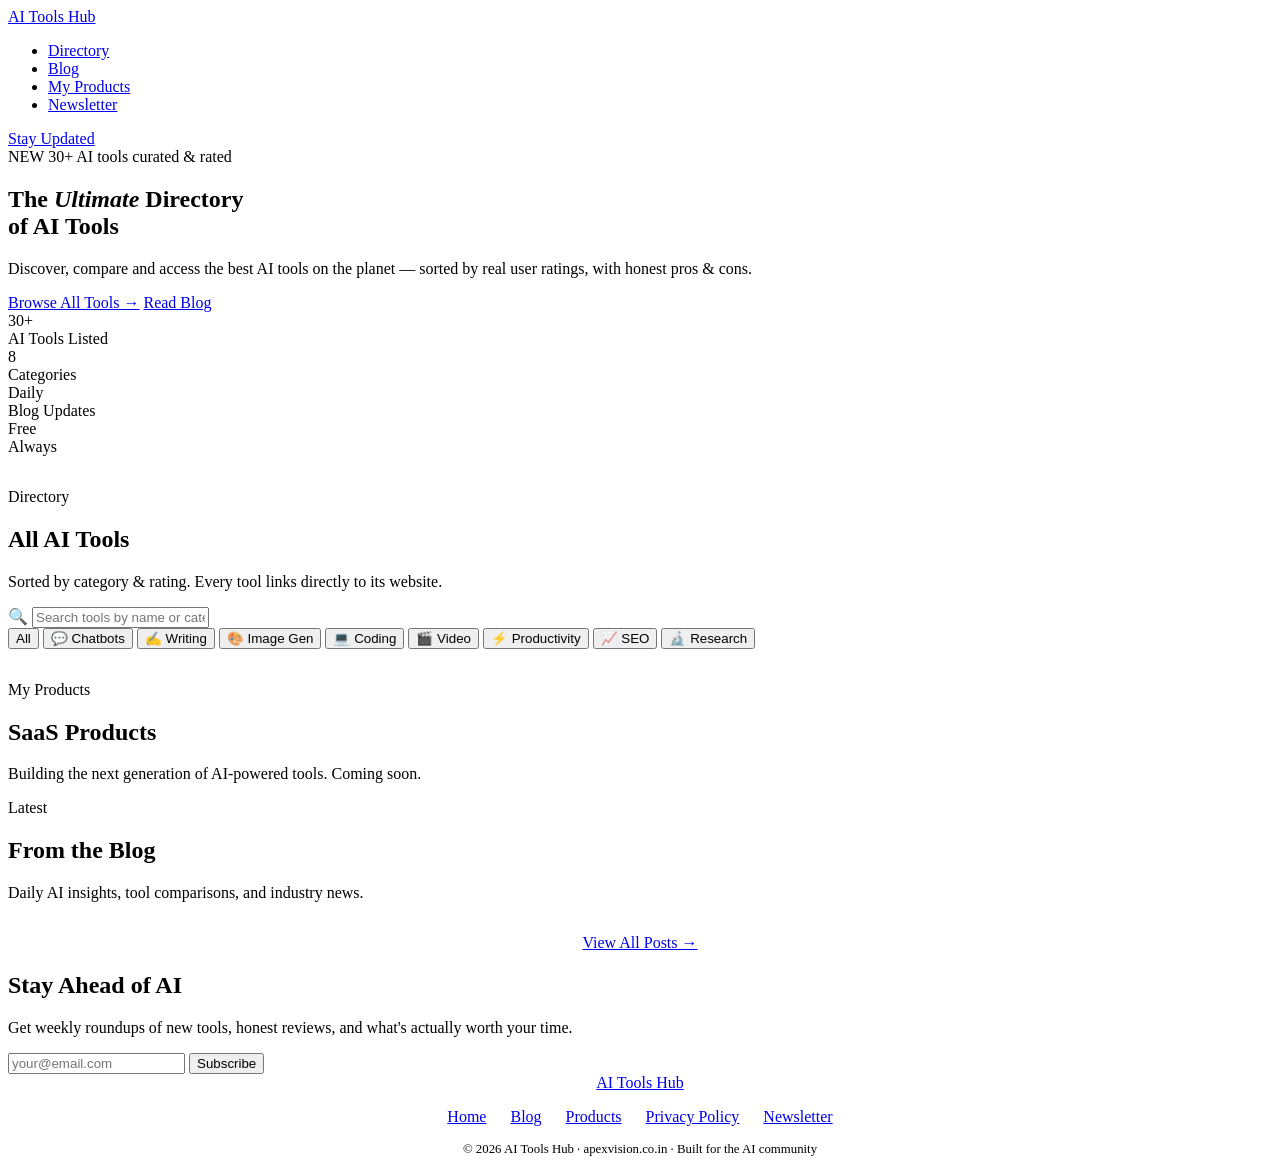
==== commit 904b19af: "Add files via upload" ====
--- a/index.html
+++ b/index.html
@@ -3,195 +3,41 @@
 <head>
 <meta charset="UTF-8"/>
 <meta name="viewport" content="width=device-width, initial-scale=1.0"/>
-<title>AI Tools Hub — Find the Best AI Tools</title>
+<title>AI Tools Hub — Best AI Tools Directory 2026 | apexvision.co.in</title>
+<meta name="description" content="Discover the best AI tools of 2026 — rated, reviewed with pros & cons. Find ChatGPT, Midjourney, Claude & 30+ AI tools with direct links. Free AI tools directory."/>
+<meta name="keywords" content="ai tools, best ai tools 2026, chatgpt alternatives, ai writing tools, ai image generator, free ai tools, ai directory, midjourney, claude ai, gemini ai"/>
+<meta name="robots" content="index, follow"/>
+<meta name="author" content="AI Tools Hub - apexvision.co.in"/>
+<meta property="og:title" content="AI Tools Hub — Best AI Tools Directory 2026"/>
+<meta property="og:description" content="Find & compare 30+ AI tools with ratings, pros & cons and direct links. Updated daily."/>
+<meta property="og:url" content="https://apexvision.co.in"/>
+<meta property="og:type" content="website"/>
+<meta property="og:image" content="https://apexvision.co.in/assets/og-image.png"/>
+<meta name="twitter:card" content="summary_large_image"/>
+<meta name="twitter:title" content="AI Tools Hub — Best AI Tools Directory 2026"/>
+<meta name="twitter:description" content="Find & compare 30+ AI tools with ratings, pros & cons and direct links."/>
+<link rel="canonical" href="https://apexvision.co.in"/>
+<link rel="sitemap" type="application/xml" href="/sitemap.xml"/>
+
+<!-- Google AdSense -->
+<script async src="https://pagead2.googlesyndication.com/pagead/js/adsbygoogle.js?client=ca-pub-4905689986007033" crossorigin="anonymous"></script>
+
 <link href="https://fonts.googleapis.com/css2?family=Syne:wght@400;500;600;700;800&family=DM+Sans:wght@300;400;500&display=swap" rel="stylesheet"/>
-<style>
-*,*::before,*::after{box-sizing:border-box;margin:0;padding:0}
-:root{
-  --bg:#0a0a0a;
-  --bg2:#111111;
-  --bg3:#161616;
-  --bg4:#1e1e1e;
-  --border:#252525;
-  --border2:#2e2e2e;
-  --text:#f0f0f0;
-  --muted:#6b6b6b;
-  --muted2:#9a9a9a;
-  --accent:#e8ff5a;
-  --accent2:#b8cc3a;
-  --blue:#4f9cf9;
-  --green:#4ade80;
-  --red:#f87171;
-  --purple:#a78bfa;
-  --orange:#fb923c;
-  --teal:#2dd4bf;
-}
-html{scroll-behavior:smooth}
-body{background:var(--bg);color:var(--text);font-family:'DM Sans',sans-serif;font-size:15px;line-height:1.6;overflow-x:hidden}
-
-/* NAV */
-nav{position:fixed;top:0;left:0;right:0;z-index:100;background:rgba(10,10,10,0.85);backdrop-filter:blur(12px);border-bottom:1px solid var(--border);padding:0 2rem}
-.nav-inner{max-width:1300px;margin:0 auto;display:flex;align-items:center;justify-content:space-between;height:60px}
-.logo{font-family:'Syne',sans-serif;font-weight:800;font-size:1.2rem;color:var(--text);text-decoration:none;display:flex;align-items:center;gap:8px}
-.logo-dot{width:8px;height:8px;background:var(--accent);border-radius:50%;display:inline-block}
-.nav-links{display:flex;gap:2rem;list-style:none}
-.nav-links a{color:var(--muted2);text-decoration:none;font-size:0.88rem;font-weight:500;transition:color 0.2s;letter-spacing:0.02em}
-.nav-links a:hover{color:var(--text)}
-.nav-links a.active{color:var(--accent)}
-.nav-cta{background:var(--accent);color:#0a0a0a;padding:7px 18px;border-radius:6px;font-weight:600;font-size:0.85rem;text-decoration:none;font-family:'Syne',sans-serif;transition:opacity 0.2s}
-.nav-cta:hover{opacity:0.88}
-
-/* HERO */
-.hero{min-height:100vh;display:flex;flex-direction:column;justify-content:center;align-items:center;text-align:center;padding:5rem 2rem 4rem;position:relative;overflow:hidden}
-.hero::before{content:'';position:absolute;top:-200px;left:50%;transform:translateX(-50%);width:800px;height:800px;background:radial-gradient(circle,rgba(232,255,90,0.06) 0%,transparent 70%);pointer-events:none}
-.hero-badge{display:inline-flex;align-items:center;gap:6px;background:var(--bg3);border:1px solid var(--border2);border-radius:100px;padding:5px 14px 5px 8px;font-size:0.78rem;color:var(--muted2);margin-bottom:2rem}
-.hero-badge span{background:var(--accent);color:#0a0a0a;padding:2px 8px;border-radius:100px;font-weight:700;font-size:0.72rem;font-family:'Syne',sans-serif}
-.hero h1{font-family:'Syne',sans-serif;font-size:clamp(2.8rem,6vw,5.5rem);font-weight:800;line-height:1.05;letter-spacing:-0.03em;margin-bottom:1.5rem;max-width:900px}
-.hero h1 em{font-style:normal;color:var(--accent)}
-.hero p{color:var(--muted2);font-size:1.1rem;max-width:560px;margin-bottom:2.5rem;line-height:1.7}
-.hero-actions{display:flex;gap:1rem;flex-wrap:wrap;justify-content:center}
-.btn-primary{background:var(--accent);color:#0a0a0a;padding:12px 28px;border-radius:8px;font-weight:700;font-family:'Syne',sans-serif;font-size:0.95rem;text-decoration:none;transition:opacity 0.2s}
-.btn-primary:hover{opacity:0.88}
-.btn-outline{background:transparent;color:var(--text);padding:12px 28px;border-radius:8px;font-weight:500;font-size:0.95rem;text-decoration:none;border:1px solid var(--border2);transition:border-color 0.2s,background 0.2s}
-.btn-outline:hover{border-color:var(--muted);background:var(--bg3)}
-.hero-stats{display:flex;gap:3rem;margin-top:4rem;flex-wrap:wrap;justify-content:center}
-.stat{text-align:center}
-.stat-num{font-family:'Syne',sans-serif;font-size:2rem;font-weight:800;color:var(--text)}
-.stat-label{font-size:0.8rem;color:var(--muted);margin-top:2px}
-
-/* SECTION LAYOUT */
-section{padding:5rem 2rem}
-.container{max-width:1300px;margin:0 auto}
-.section-header{margin-bottom:3rem}
-.section-label{font-size:0.75rem;font-weight:600;letter-spacing:0.12em;color:var(--accent);text-transform:uppercase;margin-bottom:0.75rem;font-family:'Syne',sans-serif}
-.section-title{font-family:'Syne',sans-serif;font-size:clamp(1.8rem,3vw,2.8rem);font-weight:800;letter-spacing:-0.02em;line-height:1.1}
-.section-sub{color:var(--muted2);font-size:0.95rem;margin-top:0.75rem;max-width:500px}
-
-/* FILTER BAR */
-.filter-bar{display:flex;gap:0.5rem;flex-wrap:wrap;margin-bottom:2.5rem}
-.filter-btn{background:var(--bg3);border:1px solid var(--border);color:var(--muted2);padding:7px 16px;border-radius:100px;font-size:0.82rem;cursor:pointer;transition:all 0.2s;font-family:'DM Sans',sans-serif;font-weight:500}
-.filter-btn:hover{border-color:var(--border2);color:var(--text)}
-.filter-btn.active{background:var(--accent);color:#0a0a0a;border-color:var(--accent);font-weight:600}
-
-/* SEARCH */
-.search-wrap{position:relative;max-width:480px;margin-bottom:2.5rem}
-.search-wrap input{width:100%;background:var(--bg3);border:1px solid var(--border2);color:var(--text);padding:11px 16px 11px 42px;border-radius:8px;font-size:0.9rem;font-family:'DM Sans',sans-serif;outline:none;transition:border-color 0.2s}
-.search-wrap input:focus{border-color:var(--muted)}
-.search-wrap input::placeholder{color:var(--muted)}
-.search-icon{position:absolute;left:14px;top:50%;transform:translateY(-50%);color:var(--muted);font-size:0.85rem}
-
-/* TOOLS GRID */
-.tools-grid{display:grid;grid-template-columns:repeat(auto-fill,minmax(320px,1fr));gap:1px;background:var(--border)}
-.tool-card{background:var(--bg);padding:1.5rem;cursor:pointer;transition:background 0.2s;position:relative;overflow:hidden}
-.tool-card:hover{background:var(--bg3)}
-.tool-card::after{content:'';position:absolute;top:0;left:0;right:0;height:2px;background:transparent;transition:background 0.2s}
-.tool-card:hover::after{background:var(--accent)}
-.tool-top{display:flex;align-items:flex-start;justify-content:space-between;margin-bottom:0.75rem}
-.tool-icon{width:40px;height:40px;border-radius:10px;display:flex;align-items:center;justify-content:center;font-size:1.2rem;flex-shrink:0;margin-right:0.75rem}
-.tool-name-wrap{display:flex;align-items:center;gap:8px;flex:1}
-.tool-name{font-family:'Syne',sans-serif;font-weight:700;font-size:1rem}
-.tool-badge{font-size:0.65rem;font-weight:700;padding:2px 7px;border-radius:100px;text-transform:uppercase;letter-spacing:0.05em}
-.badge-free{background:rgba(74,222,128,0.12);color:var(--green);border:1px solid rgba(74,222,128,0.2)}
-.badge-paid{background:rgba(248,113,113,0.12);color:var(--red);border:1px solid rgba(248,113,113,0.2)}
-.badge-freemium{background:rgba(79,156,249,0.12);color:var(--blue);border:1px solid rgba(79,156,249,0.2)}
-.tool-category-tag{font-size:0.72rem;color:var(--muted);background:var(--bg4);padding:2px 8px;border-radius:100px;border:1px solid var(--border)}
-.tool-desc{font-size:0.85rem;color:var(--muted2);line-height:1.6;margin-bottom:1rem}
-.tool-rating{display:flex;align-items:center;gap:6px;margin-bottom:0.75rem}
-.stars{color:#f59e0b;font-size:0.8rem;letter-spacing:1px}
-.rating-num{font-weight:600;font-size:0.85rem}
-.review-count{font-size:0.75rem;color:var(--muted)}
-.pros-cons{display:grid;grid-template-columns:1fr 1fr;gap:0.75rem;margin-bottom:1rem}
-.pros-cons-box{background:var(--bg2);border-radius:6px;padding:0.6rem 0.75rem}
-.pros-cons-title{font-size:0.68rem;font-weight:700;text-transform:uppercase;letter-spacing:0.08em;margin-bottom:0.4rem}
-.pros-title{color:var(--green)}
-.cons-title{color:var(--red)}
-.pros-cons-list{list-style:none;font-size:0.75rem;color:var(--muted2);display:flex;flex-direction:column;gap:2px}
-.pros-cons-list li::before{content:'• ';color:var(--muted)}
-.tool-footer{display:flex;align-items:center;justify-content:space-between;margin-top:auto;padding-top:0.75rem;border-top:1px solid var(--border)}
-.tool-link{display:inline-flex;align-items:center;gap:5px;background:var(--bg4);color:var(--text);text-decoration:none;padding:7px 14px;border-radius:6px;font-size:0.8rem;font-weight:500;border:1px solid var(--border2);transition:all 0.2s}
-.tool-link:hover{border-color:var(--accent);color:var(--accent)}
-.tool-link svg{width:12px;height:12px}
-.tool-pricing{font-size:0.78rem;color:var(--muted2)}
-
-/* SAAS SECTION */
-#saas{background:var(--bg2)}
-.saas-grid{display:grid;grid-template-columns:repeat(auto-fill,minmax(340px,1fr));gap:1.5rem}
-.saas-card{background:var(--bg3);border:1px solid var(--border2);border-radius:12px;padding:2rem;position:relative;overflow:hidden}
-.saas-card::before{content:'';position:absolute;top:0;left:0;right:0;height:3px;background:linear-gradient(90deg,var(--accent),var(--blue))}
-.saas-coming-badge{display:inline-flex;align-items:center;gap:6px;background:rgba(232,255,90,0.08);color:var(--accent);border:1px solid rgba(232,255,90,0.2);border-radius:100px;padding:4px 12px;font-size:0.72rem;font-weight:600;font-family:'Syne',sans-serif;margin-bottom:1rem}
-.saas-coming-badge::before{content:'';width:6px;height:6px;background:var(--accent);border-radius:50%;animation:pulse 2s infinite}
-@keyframes pulse{0%,100%{opacity:1}50%{opacity:0.3}}
-.saas-icon{width:52px;height:52px;border-radius:12px;display:flex;align-items:center;justify-content:center;font-size:1.5rem;margin-bottom:1rem}
-.saas-name{font-family:'Syne',sans-serif;font-weight:800;font-size:1.3rem;margin-bottom:0.5rem}
-.saas-desc{color:var(--muted2);font-size:0.88rem;line-height:1.7;margin-bottom:1.25rem}
-.saas-features{display:flex;flex-direction:column;gap:0.4rem;margin-bottom:1.5rem}
-.saas-feature{display:flex;align-items:center;gap:8px;font-size:0.82rem;color:var(--muted2)}
-.saas-feature::before{content:'✓';color:var(--accent);font-weight:700;font-size:0.75rem}
-.notify-btn{width:100%;background:var(--bg4);color:var(--text);border:1px solid var(--border2);padding:10px;border-radius:8px;font-size:0.85rem;font-weight:500;cursor:pointer;transition:all 0.2s;font-family:'DM Sans',sans-serif}
-.notify-btn:hover{border-color:var(--accent);color:var(--accent)}
-
-/* BLOG */
-.blog-grid{display:grid;grid-template-columns:repeat(auto-fill,minmax(320px,1fr));gap:1.5rem}
-.blog-card{background:var(--bg2);border:1px solid var(--border);border-radius:10px;padding:1.5rem;transition:border-color 0.2s}
-.blog-card:hover{border-color:var(--border2)}
-.blog-tag{font-size:0.72rem;font-weight:600;color:var(--accent);text-transform:uppercase;letter-spacing:0.08em;margin-bottom:0.75rem;font-family:'Syne',sans-serif}
-.blog-title{font-family:'Syne',sans-serif;font-weight:700;font-size:1.05rem;line-height:1.35;margin-bottom:0.5rem}
-.blog-excerpt{font-size:0.83rem;color:var(--muted2);line-height:1.65;margin-bottom:1rem}
-.blog-meta{display:flex;align-items:center;gap:0.75rem;font-size:0.75rem;color:var(--muted)}
-.blog-meta span{display:flex;align-items:center;gap:4px}
-.blog-read{color:var(--accent);text-decoration:none;font-size:0.8rem;font-weight:600;margin-top:1rem;display:inline-block;font-family:'Syne',sans-serif}
-
-/* NEWSLETTER */
-.newsletter{background:var(--bg2);border:1px solid var(--border2);border-radius:16px;padding:3rem;text-align:center;position:relative;overflow:hidden}
-.newsletter::before{content:'';position:absolute;inset:0;background:radial-gradient(ellipse at 50% 0%,rgba(232,255,90,0.05) 0%,transparent 60%);pointer-events:none}
-.newsletter h2{font-family:'Syne',sans-serif;font-size:2rem;font-weight:800;margin-bottom:0.5rem}
-.newsletter p{color:var(--muted2);margin-bottom:2rem}
-.newsletter-form{display:flex;gap:0.75rem;max-width:420px;margin:0 auto;flex-wrap:wrap;justify-content:center}
-.newsletter-form input{flex:1;min-width:220px;background:var(--bg3);border:1px solid var(--border2);color:var(--text);padding:11px 16px;border-radius:8px;font-size:0.9rem;font-family:'DM Sans',sans-serif;outline:none}
-.newsletter-form input::placeholder{color:var(--muted)}
-.newsletter-form button{background:var(--accent);color:#0a0a0a;border:none;padding:11px 22px;border-radius:8px;font-weight:700;font-size:0.9rem;cursor:pointer;font-family:'Syne',sans-serif;transition:opacity 0.2s}
-.newsletter-form button:hover{opacity:0.88}
-
-/* FOOTER */
-footer{border-top:1px solid var(--border);padding:2rem;text-align:center;color:var(--muted);font-size:0.8rem}
-footer a{color:var(--muted2);text-decoration:none}
-footer a:hover{color:var(--text)}
-
-/* TOAST */
-.toast{position:fixed;bottom:2rem;left:50%;transform:translateX(-50%) translateY(100px);background:var(--bg3);border:1px solid var(--border2);color:var(--text);padding:12px 24px;border-radius:8px;font-size:0.85rem;font-weight:500;z-index:1000;transition:transform 0.3s;pointer-events:none}
-.toast.show{transform:translateX(-50%) translateY(0)}
-
-/* CATEGORY SECTIONS */
-.category-divider{grid-column:1/-1;padding:1.25rem 0 0.5rem;border-top:1px solid var(--border);margin-top:0.5rem}
-.category-divider h3{font-family:'Syne',sans-serif;font-size:0.8rem;font-weight:700;text-transform:uppercase;letter-spacing:0.12em;color:var(--muted);display:flex;align-items:center;gap:0.5rem}
-.category-divider h3::after{content:'';flex:1;height:1px;background:var(--border)}
-
-/* SCROLL ANIMATIONS */
-.fade-in{opacity:0;transform:translateY(20px);transition:opacity 0.5s,transform 0.5s}
-.fade-in.visible{opacity:1;transform:translateY(0)}
-
-@media(max-width:768px){
-  .nav-links{display:none}
-  .tools-grid{grid-template-columns:1fr}
-  .pros-cons{grid-template-columns:1fr}
-  .hero h1{font-size:2.5rem}
-  .hero-stats{gap:1.5rem}
-}
-</style>
+<link rel="stylesheet" href="assets/style.css"/>
 </head>
 <body>
 
 <!-- NAV -->
 <nav>
   <div class="nav-inner">
-    <a href="#" class="logo"><span class="logo-dot"></span>AI Tools Hub</a>
+    <a href="index.html" class="logo"><span class="logo-dot"></span>AI Tools Hub</a>
     <ul class="nav-links">
-      <li><a href="#tools" class="active">Directory</a></li>
-      <li><a href="#saas">My Products</a></li>
-      <li><a href="#blog">Blog</a></li>
-      <li><a href="#newsletter">Newsletter</a></li>
+      <li><a href="index.html" class="active">Directory</a></li>
+      <li><a href="blog.html">Blog</a></li>
+      <li><a href="index.html#saas">My Products</a></li>
+      <li><a href="index.html#newsletter">Newsletter</a></li>
     </ul>
-    <a href="#newsletter" class="nav-cta">Stay Updated</a>
+    <a href="index.html#newsletter" class="nav-cta">Stay Updated</a>
   </div>
 </nav>
 
@@ -202,15 +48,21 @@
   <p>Discover, compare and access the best AI tools on the planet — sorted by real user ratings, with honest pros & cons.</p>
   <div class="hero-actions">
     <a href="#tools" class="btn-primary">Browse All Tools →</a>
-    <a href="#saas" class="btn-outline">My SaaS Products</a>
+    <a href="blog.html" class="btn-outline">Read Blog</a>
   </div>
   <div class="hero-stats">
     <div class="stat"><div class="stat-num">30+</div><div class="stat-label">AI Tools Listed</div></div>
     <div class="stat"><div class="stat-num">8</div><div class="stat-label">Categories</div></div>
-    <div class="stat"><div class="stat-num">100%</div><div class="stat-label">Direct Links</div></div>
+    <div class="stat"><div class="stat-num">Daily</div><div class="stat-label">Blog Updates</div></div>
     <div class="stat"><div class="stat-num">Free</div><div class="stat-label">Always</div></div>
   </div>
 </section>
+
+<!-- ADSENSE TOP BANNER -->
+<div style="text-align:center;padding:1rem 2rem;background:var(--bg2);border-top:1px solid var(--border);border-bottom:1px solid var(--border)">
+  <ins class="adsbygoogle" style="display:block" data-ad-client="ca-pub-4905689986007033" data-ad-slot="auto" data-ad-format="auto" data-full-width-responsive="true"></ins>
+  <script>(adsbygoogle = window.adsbygoogle || []).push({});</script>
+</div>
 
 <!-- TOOLS DIRECTORY -->
 <section id="tools">
@@ -220,12 +72,10 @@
       <h2 class="section-title">All AI Tools</h2>
       <p class="section-sub">Sorted by category & rating. Every tool links directly to its website.</p>
     </div>
-
     <div class="search-wrap fade-in">
       <span class="search-icon">🔍</span>
       <input type="text" id="searchInput" placeholder="Search tools by name or category…" oninput="filterTools()"/>
     </div>
-
     <div class="filter-bar fade-in" id="filterBar">
       <button class="filter-btn active" onclick="setFilter('all',this)">All</button>
       <button class="filter-btn" onclick="setFilter('chatbot',this)">💬 Chatbots</button>
@@ -237,32 +87,40 @@
       <button class="filter-btn" onclick="setFilter('seo',this)">📈 SEO</button>
       <button class="filter-btn" onclick="setFilter('research',this)">🔬 Research</button>
     </div>
+    <div class="tools-grid" id="toolsGrid"></div>
 
-    <div class="tools-grid" id="toolsGrid"></div>
+    <!-- ADSENSE MID BANNER -->
+    <div style="margin:2rem 0;text-align:center">
+      <ins class="adsbygoogle" style="display:block" data-ad-client="ca-pub-4905689986007033" data-ad-slot="auto" data-ad-format="auto" data-full-width-responsive="true"></ins>
+      <script>(adsbygoogle = window.adsbygoogle || []).push({});</script>
+    </div>
   </div>
 </section>
 
 <!-- MY SAAS PRODUCTS -->
-<section id="saas">
+<section id="saas" style="background:var(--bg2)">
   <div class="container">
     <div class="section-header fade-in">
       <div class="section-label">My Products</div>
       <h2 class="section-title">SaaS Products</h2>
-      <p class="section-sub">Building the next generation of AI-powered tools. Coming soon — join the waitlist.</p>
+      <p class="section-sub">Building the next generation of AI-powered tools. Coming soon.</p>
     </div>
     <div class="saas-grid" id="saasGrid"></div>
   </div>
 </section>
 
-<!-- BLOG -->
-<section id="blog">
+<!-- LATEST BLOGS -->
+<section id="blog-preview">
   <div class="container">
     <div class="section-header fade-in">
-      <div class="section-label">Updates</div>
-      <h2 class="section-title">Blog & Insights</h2>
-      <p class="section-sub">Deep dives, tool comparisons, and AI industry updates.</p>
+      <div class="section-label">Latest</div>
+      <h2 class="section-title">From the Blog</h2>
+      <p class="section-sub">Daily AI insights, tool comparisons, and industry news.</p>
     </div>
-    <div class="blog-grid" id="blogGrid"></div>
+    <div class="blog-grid" id="blogPreview"></div>
+    <div style="text-align:center;margin-top:2rem">
+      <a href="blog.html" class="btn-outline">View All Posts →</a>
+    </div>
   </div>
 </section>
 
@@ -281,211 +139,23 @@
 </section>
 
 <footer>
-  <p>© 2026 AI Tools Hub &nbsp;·&nbsp; <a href="#">Privacy</a> &nbsp;·&nbsp; <a href="#">Contact</a> &nbsp;·&nbsp; Built with ❤️ for the AI community</p>
+  <div class="container" style="text-align:center">
+    <div style="margin-bottom:1rem">
+      <a href="index.html" class="logo" style="justify-content:center"><span class="logo-dot"></span>AI Tools Hub</a>
+    </div>
+    <div style="display:flex;gap:1.5rem;justify-content:center;flex-wrap:wrap;margin-bottom:1rem">
+      <a href="index.html">Home</a>
+      <a href="blog.html">Blog</a>
+      <a href="index.html#saas">Products</a>
+      <a href="privacy.html">Privacy Policy</a>
+      <a href="index.html#newsletter">Newsletter</a>
+    </div>
+    <p style="color:var(--muted);font-size:0.8rem">© 2026 AI Tools Hub · apexvision.co.in · Built for the AI community</p>
+  </div>
 </footer>
 
 <div class="toast" id="toast"></div>
-
-<script>
-const TOOLS = [
-  // CHATBOTS
-  {name:'ChatGPT',cat:'chatbot',icon:'🤖',color:'#10a37f',pricing:'Freemium',pricingDetail:'Free / $20mo',rating:4.8,reviews:'2.4M',url:'https://chat.openai.com',desc:'OpenAI\'s flagship AI assistant. Best for general tasks, coding, writing, research, and voice conversations.',pros:['Most capable general model','Huge plugin/GPT ecosystem','Excellent voice mode','Strong reasoning (o1 model)'],cons:['Can hallucinate facts','Rate limits on free tier','No real-time search on free']},
-  {name:'Claude',cat:'chatbot',icon:'✦',color:'#cc785c',pricing:'Freemium',pricingDetail:'Free / $20mo',rating:4.7,reviews:'820K',url:'https://claude.ai',desc:'Anthropic\'s AI assistant. Exceptional for long documents, nuanced writing, coding, and safety-conscious tasks.',pros:['Best-in-class writing quality','Huge 200K context window','Thoughtful & nuanced replies','Strong at reasoning & analysis'],cons:['No image generation','Fewer integrations than GPT','Token limits on free tier']},
-  {name:'Gemini',cat:'chatbot',icon:'♊',color:'#4285f4',pricing:'Freemium',pricingDetail:'Free / $20mo',rating:4.5,reviews:'1.1M',url:'https://gemini.google.com',desc:'Google\'s multimodal AI with deep integration into Google Workspace — Gmail, Docs, Drive, and more.',pros:['Native Google ecosystem integration','Excellent multimodal understanding','Real-time web search','350M monthly users'],cons:['Can be verbose','Lags GPT-4 on complex reasoning','Privacy concerns for some']},
-  {name:'Perplexity AI',cat:'research',icon:'🔍',color:'#20b2aa',pricing:'Freemium',pricingDetail:'Free / $20mo',rating:4.6,reviews:'430K',url:'https://perplexity.ai',desc:'AI-powered search engine that gives cited, sourced answers in real time. Replacing Google for many users.',pros:['Real-time web search with citations','Clean, fast interface','Great for research tasks','Accurate source attribution'],cons:['Less conversational than GPT','Free tier has daily limits','Can miss nuance in complex topics']},
-  {name:'Microsoft Copilot',cat:'productivity',icon:'🪟',color:'#0078d4',pricing:'Freemium',pricingDetail:'Free / $30mo',rating:4.4,reviews:'890K',url:'https://copilot.microsoft.com',desc:'AI assistant deeply embedded in Microsoft 365 — Word, Excel, PowerPoint, Outlook, and Teams.',pros:['Native Office 365 integration','Real-time web access','Free on Windows','Enterprise-ready'],cons:['Best features need M365 subscription','Less capable than GPT-4 standalone','Inconsistent in complex tasks']},
-
-  // WRITING
-  {name:'Jasper AI',cat:'writing',icon:'✍️',color:'#ff5c35',pricing:'Paid',pricingDetail:'From $39/mo',rating:4.4,reviews:'340K',url:'https://jasper.ai',desc:'Enterprise-grade AI writing platform for marketing teams. Generates long-form blogs, ad copy, and brand-consistent content.',pros:['100+ content templates','Brand voice training','Multi-language support (25+)','Team collaboration features'],cons:['Expensive for solo users','Outputs need human editing','Built on same models as competitors']},
-  {name:'Copy.ai',cat:'writing',icon:'📝',color:'#6c63ff',pricing:'Freemium',pricingDetail:'Free / $36mo',rating:4.3,reviews:'210K',url:'https://copy.ai',desc:'Fast AI copy generator focused on marketing: ads, emails, product descriptions, and social media posts.',pros:['90+ content templates','Fast output generation','Good free tier','Sales-focused workflows'],cons:['Content can feel generic','Not ideal for long-form','Fewer brand customization options']},
-  {name:'Grammarly',cat:'writing',icon:'📖',color:'#15c39a',pricing:'Freemium',pricingDetail:'Free / $12mo',rating:4.7,reviews:'1.8M',url:'https://grammarly.com',desc:'AI writing assistant for grammar, tone, clarity, and style. Works everywhere in your browser.',pros:['Works across all platforms','Excellent grammar correction','Tone & clarity suggestions','Plagiarism checker on Premium'],cons:['AI suggestions can be over-aggressive','Premium cost adds up','Not ideal for creative writing']},
-  {name:'Writesonic',cat:'writing',icon:'⚡',color:'#7c3aed',pricing:'Freemium',pricingDetail:'Free / $16mo',rating:4.3,reviews:'180K',url:'https://writesonic.com',desc:'AI writer with SEO focus — includes Chatsonic (ChatGPT with real-time search) and bulk content generation.',pros:['Built-in real-time search','SEO-optimized outputs','Affordable pricing','Bulk generation capabilities'],cons:['Quality varies by template','UI can feel cluttered','Inconsistent on technical topics']},
-
-  // IMAGE GENERATION
-  {name:'Midjourney',cat:'image',icon:'🎨',color:'#000000',pricing:'Paid',pricingDetail:'From $10/mo',rating:4.8,reviews:'950K',url:'https://midjourney.com',desc:'Industry-leading AI image generator known for stunning artistic quality. Used by professionals worldwide.',pros:['Best artistic quality overall','Highly stylized outputs','Active community','Regular model updates'],cons:['Discord-only interface','No free tier','Steep learning curve for prompts']},
-  {name:'DALL·E 3',cat:'image',icon:'🖼️',color:'#10a37f',pricing:'Freemium',pricingDetail:'Via ChatGPT Plus',rating:4.5,reviews:'620K',url:'https://openai.com/dall-e-3',desc:'OpenAI\'s image model integrated in ChatGPT. Excellent at following detailed text prompts accurately.',pros:['Excellent prompt adherence','Integrated with ChatGPT','Handles text in images well','Easy to use'],cons:['Less artistic than Midjourney','Limited fine-grained control','Slower than some alternatives']},
-  {name:'Stable Diffusion',cat:'image',icon:'🌊',color:'#e67e22',pricing:'Free',pricingDetail:'Open source',rating:4.4,reviews:'480K',url:'https://stability.ai',desc:'Open-source image generation model. Run it locally or via API. Full control, no restrictions.',pros:['Completely free & open source','Run locally for full privacy','Highly customizable','Massive model ecosystem'],cons:['Requires technical setup','Hardware requirements for local','Steep learning curve']},
-  {name:'Adobe Firefly',cat:'image',icon:'🔥',color:'#ff0000',pricing:'Freemium',pricingDetail:'Free / $5mo',rating:4.5,reviews:'390K',url:'https://firefly.adobe.com',desc:'Adobe\'s AI image tools trained on licensed content — safe for commercial use and integrated with Creative Cloud.',pros:['Commercially safe IP','Integrated with Photoshop/Illustrator','Generative fill feature','High-quality outputs'],cons:['Creative Cloud lock-in','Less experimental than Midjourney','Slower iteration speed']},
-  {name:'Canva AI',cat:'image',icon:'🟣',color:'#7c3aed',pricing:'Freemium',pricingDetail:'Free / $15mo',rating:4.6,reviews:'1.2M',url:'https://canva.com',desc:'Design platform with powerful AI features: Magic Studio, text-to-image, background removal, and auto-resize.',pros:['Beginner-friendly','All-in-one design platform','Great templates library','Strong AI Magic suite'],cons:['Less control than pro tools','Premium features add up','Output can look templated']},
-
-  // CODING
-  {name:'GitHub Copilot',cat:'coding',icon:'🐙',color:'#333333',pricing:'Paid',pricingDetail:'$10/mo or $100/yr',rating:4.7,reviews:'760K',url:'https://github.com/features/copilot',desc:'AI pair programmer integrated into VS Code, JetBrains, and more. Suggests code, docstrings, and tests in real time.',pros:['Deep IDE integration','Excellent code completion','Supports all major languages','Learns from your codebase'],cons:['Can suggest outdated patterns','$10/mo cost','May reproduce licensed code']},
-  {name:'Cursor',cat:'coding',icon:'⌨️',color:'#6c63ff',pricing:'Freemium',pricingDetail:'Free / $20mo',rating:4.8,reviews:'290K',url:'https://cursor.so',desc:'AI-first code editor (VS Code fork). Chat with your codebase, generate entire files, and fix bugs conversationally.',pros:['Best AI coding experience','Chat with full codebase','Generates multi-file changes','Fast & responsive'],cons:['New — can have bugs','Paid for full features','Learning curve from VS Code']},
-  {name:'Claude Code',cat:'coding',icon:'✦',color:'#cc785c',pricing:'Paid',pricingDetail:'Usage-based',rating:4.7,reviews:'120K',url:'https://claude.ai/code',desc:'Anthropic\'s agentic coding tool for the command line. Can write, edit, run, and debug code autonomously.',pros:['Agentic & autonomous','Excellent at complex tasks','Works in terminal','Strong reasoning'],cons:['Usage-based pricing','CLI only','Newer product, evolving']},
-  {name:'Replit AI',cat:'coding',icon:'🔄',color:'#f26207',pricing:'Freemium',pricingDetail:'Free / $25mo',rating:4.3,reviews:'340K',url:'https://replit.com',desc:'Browser-based IDE with AI that can build and deploy full apps. Great for beginners and rapid prototyping.',pros:['No setup needed','Deploy instantly','AI builds full apps','Great for beginners'],cons:['Slower than local editors','Free tier is limited','Performance varies']},
-
-  // VIDEO
-  {name:'HeyGen',cat:'video',icon:'🎬',color:'#ff4d6d',pricing:'Freemium',pricingDetail:'Free / $24mo',rating:4.5,reviews:'180K',url:'https://heygen.com',desc:'AI avatar video creation platform. Create realistic talking-head videos with custom avatars and voice cloning.',pros:['Realistic AI avatars','Voice cloning','Multi-language support','Fast rendering'],cons:['Expensive at scale','Avatar quality varies','Limited free tier']},
-  {name:'Runway',cat:'video',icon:'🛤️',color:'#00c4cc',pricing:'Freemium',pricingDetail:'Free / $12mo',rating:4.5,reviews:'220K',url:'https://runwayml.com',desc:'Professional AI video generation and editing. Gen-2 model creates clips from text or images. Used by filmmakers.',pros:['Professional-grade quality','Text/image to video','Advanced editing tools','Growing model library'],cons:['Expensive for heavy use','Short clip length limits','Needs good prompting']},
-  {name:'ElevenLabs',cat:'video',icon:'🎙️',color:'#2563eb',pricing:'Freemium',pricingDetail:'Free / $5mo',rating:4.7,reviews:'290K',url:'https://elevenlabs.io',desc:'Best-in-class AI voice synthesis and cloning. Produces incredibly realistic speech from text in 29+ languages.',pros:['Ultra-realistic voice quality','Voice cloning in seconds','29+ languages','Mobile app available'],cons:['Free tier limited credits','Voice cloning ethical concerns','Best voices are paywalled']},
-  {name:'Synthesia',cat:'video',icon:'🎭',color:'#8b5cf6',pricing:'Paid',pricingDetail:'From $18/mo',rating:4.4,reviews:'150K',url:'https://synthesia.io',desc:'Enterprise AI video platform with 160+ AI avatars. Create training videos, product demos, and corporate content.',pros:['160+ realistic avatars','130+ languages','No camera/studio needed','Enterprise-grade'],cons:['Expensive plans','Limited creative freedom','Avatars can look unnatural']},
-
-  // PRODUCTIVITY
-  {name:'Notion AI',cat:'productivity',icon:'🗒️',color:'#191919',pricing:'Paid',pricingDetail:'$10/mo add-on',rating:4.5,reviews:'520K',url:'https://notion.so/product/ai',desc:'AI writing and summarization built into Notion. Draft, edit, summarize, and auto-organize your workspace.',pros:['Integrated into your workspace','Excellent summarization','Template generation','Q&A over your docs'],cons:['Add-on cost on top of Notion','Not a standalone tool','Limited compared to dedicated AI']},
-  {name:'Zapier AI',cat:'productivity',icon:'⚡',color:'#ff4a00',pricing:'Freemium',pricingDetail:'Free / $20mo',rating:4.4,reviews:'380K',url:'https://zapier.com/ai',desc:'AI-powered automation platform connecting 8,000+ apps. Build workflows and agents that work without you.',pros:['8000+ app integrations','No-code automation','AI workflow builder','Huge time saver'],cons:['Expensive at scale','Complex for beginners','AI agent features are new']},
-  {name:'Otter.ai',cat:'productivity',icon:'🦦',color:'#00b4d8',pricing:'Freemium',pricingDetail:'Free / $10mo',rating:4.4,reviews:'290K',url:'https://otter.ai',desc:'AI meeting assistant that transcribes, summarizes, and generates action items from your meetings in real time.',pros:['Real-time transcription','Auto action items','Integrates with Zoom/Meet','Searchable transcripts'],cons:['Accuracy drops with accents','Free limit (300min/mo)','Bot joins your meetings']},
-
-  // SEO
-  {name:'Surfer SEO',cat:'seo',icon:'🏄',color:'#00a896',pricing:'Paid',pricingDetail:'From $79/mo',rating:4.5,reviews:'120K',url:'https://surferseo.com',desc:'AI-powered SEO content optimization platform. Score your content, find keywords, and rank higher on Google.',pros:['Real-time content scoring','Keyword research built in','Content editor with AI','Competitor analysis'],cons:['Expensive','Steep learning curve','Focused on English content']},
-  {name:'Jasper SEO',cat:'seo',icon:'📈',color:'#ff5c35',pricing:'Paid',pricingDetail:'From $39/mo',rating:4.3,reviews:'88K',url:'https://jasper.ai',desc:'AI content platform with SEO-optimized outputs for blogs, landing pages, and ad copy.',pros:['SEO-friendly templates','Brand voice control','Integrates with Surfer SEO','Long-form content'],cons:['Needs Surfer for true SEO power','Expensive','Outputs need editing']},
-];
-
-const SAAS_PRODUCTS = [
-  {icon:'🚀',color:'rgba(232,255,90,0.1)',name:'Product One',desc:'Your first SaaS product is in development. Add your product name, description, and key features here.',features:['Feature one placeholder','Feature two placeholder','Feature three placeholder']},
-  {icon:'⚡',color:'rgba(79,156,249,0.1)',name:'Product Two',desc:'Another powerful SaaS tool coming soon. Describe what problem it solves and who it is built for.',features:['Feature one placeholder','Feature two placeholder','Feature three placeholder']},
-  {icon:'🛠️',color:'rgba(167,139,250,0.1)',name:'Product Three',desc:'Third SaaS product in the pipeline. Update this with your actual product details when ready to launch.',features:['Feature one placeholder','Feature two placeholder','Feature three placeholder']},
-];
-
-const BLOGS = [
-  {tag:'Comparison',title:'ChatGPT vs Claude vs Gemini: Which AI Is Best in 2026?',excerpt:'We tested all three flagship models across 50+ tasks. Here\'s what we found — and which one you should actually be paying for.',date:'Mar 25, 2026',readTime:'8 min read'},
-  {tag:'Guide',title:'The Best Free AI Tools You Can Use Right Now (No Credit Card)',excerpt:'A curated list of genuinely useful AI tools that won\'t cost you a dollar. Tested and ranked by real utility.',date:'Mar 20, 2026',readTime:'6 min read'},
-  {tag:'Deep Dive',title:'Why AI Coding Tools Are Replacing Junior Developers (And What To Do)',excerpt:'Cursor, Copilot, and Claude Code are changing who gets hired. Here\'s an honest look at what this means for developers.',date:'Mar 15, 2026',readTime:'10 min read'},
-  {tag:'News',title:'Top 10 AI Tools That Launched This Month — March 2026 Edition',excerpt:'A roundup of the newest, most exciting AI tools that dropped this month — with quick verdicts on whether they\'re actually worth it.',date:'Mar 10, 2026',readTime:'5 min read'},
-  {tag:'Tutorial',title:'How To Build a Personal AI Workflow in Under 30 Minutes',excerpt:'Stop juggling 10 tabs. Here\'s how to set up a lean, powerful AI workflow using just 3 tools that actually talk to each other.',date:'Mar 5, 2026',readTime:'7 min read'},
-  {tag:'Opinion',title:'The AI Hype Cycle Is Real — But These 5 Tools Actually Deliver',excerpt:'Most AI tools disappoint. But after testing hundreds of them, these five have genuinely changed how I work every day.',date:'Feb 28, 2026',readTime:'9 min read'},
-];
-
-let activeFilter = 'all';
-let searchQuery = '';
-
-function stars(rating){
-  const full = Math.floor(rating);
-  const half = rating % 1 >= 0.5 ? 1 : 0;
-  return '★'.repeat(full) + (half ? '½' : '') + '☆'.repeat(5-full-half);
-}
-
-function renderTools(){
-  const grid = document.getElementById('toolsGrid');
-  let filtered = TOOLS.filter(t => {
-    const matchCat = activeFilter === 'all' || t.cat === activeFilter;
-    const matchSearch = !searchQuery || t.name.toLowerCase().includes(searchQuery) || t.cat.toLowerCase().includes(searchQuery) || t.desc.toLowerCase().includes(searchQuery);
-    return matchCat && matchSearch;
-  }).sort((a,b) => b.rating - a.rating);
-
-  if(filtered.length === 0){
-    grid.innerHTML = '<div style="grid-column:1/-1;text-align:center;padding:3rem;color:var(--muted)">No tools found. Try a different search or filter.</div>';
-    return;
-  }
-
-  grid.innerHTML = filtered.map(t => `
-    <div class="tool-card">
-      <div class="tool-top">
-        <div style="display:flex;align-items:center;gap:10px;flex:1">
-          <div class="tool-icon" style="background:${t.color}22;color:${t.color}">${t.icon}</div>
-          <div>
-            <div style="display:flex;align-items:center;gap:6px;flex-wrap:wrap">
-              <span class="tool-name">${t.name}</span>
-              <span class="tool-badge badge-${t.pricing.toLowerCase()}">${t.pricing}</span>
-            </div>
-            <span class="tool-category-tag">${t.cat}</span>
-          </div>
-        </div>
-      </div>
-      <p class="tool-desc">${t.desc}</p>
-      <div class="tool-rating">
-        <span class="stars">${stars(t.rating)}</span>
-        <span class="rating-num">${t.rating}</span>
-        <span class="review-count">(${t.reviews} reviews)</span>
-      </div>
-      <div class="pros-cons">
-        <div class="pros-cons-box">
-          <div class="pros-cons-title pros-title">✓ Pros</div>
-          <ul class="pros-cons-list">${t.pros.map(p=>`<li>${p}</li>`).join('')}</ul>
-        </div>
-        <div class="pros-cons-box">
-          <div class="pros-cons-title cons-title">✗ Cons</div>
-          <ul class="pros-cons-list">${t.cons.map(c=>`<li>${c}</li>`).join('')}</ul>
-        </div>
-      </div>
-      <div class="tool-footer">
-        <a href="${t.url}" target="_blank" rel="noopener" class="tool-link">
-          Visit Tool <svg viewBox="0 0 12 12" fill="none" stroke="currentColor" stroke-width="1.5"><path d="M2 10L10 2M10 2H5M10 2v5"/></svg>
-        </a>
-        <span class="tool-pricing">${t.pricingDetail}</span>
-      </div>
-    </div>
-  `).join('');
-}
-
-function renderSaas(){
-  document.getElementById('saasGrid').innerHTML = SAAS_PRODUCTS.map(p => `
-    <div class="saas-card fade-in">
-      <div class="saas-coming-badge">Coming Soon</div>
-      <div class="saas-icon" style="background:${p.color}">${p.icon}</div>
-      <div class="saas-name">${p.name}</div>
-      <p class="saas-desc">${p.desc}</p>
-      <div class="saas-features">${p.features.map(f=>`<div class="saas-feature">${f}</div>`).join('')}</div>
-      <button class="notify-btn" onclick="showToast('You\'ll be notified when ${p.name} launches! 🚀')">Notify Me at Launch</button>
-    </div>
-  `).join('');
-}
-
-function renderBlog(){
-  document.getElementById('blogGrid').innerHTML = BLOGS.map(b => `
-    <div class="blog-card fade-in">
-      <div class="blog-tag">${b.tag}</div>
-      <div class="blog-title">${b.title}</div>
-      <p class="blog-excerpt">${b.excerpt}</p>
-      <div class="blog-meta">
-        <span>📅 ${b.date}</span>
-        <span>⏱ ${b.readTime}</span>
-      </div>
-      <a href="#" class="blog-read" onclick="showToast('Blog coming soon! Subscribe to get notified.');return false;">Read Article →</a>
-    </div>
-  `).join('');
-}
-
-function setFilter(cat, btn){
-  activeFilter = cat;
-  document.querySelectorAll('.filter-btn').forEach(b => b.classList.remove('active'));
-  btn.classList.add('active');
-  renderTools();
-}
-
-function filterTools(){
-  searchQuery = document.getElementById('searchInput').value.toLowerCase();
-  renderTools();
-}
-
-function showToast(msg){
-  const t = document.getElementById('toast');
-  t.textContent = msg;
-  t.classList.add('show');
-  setTimeout(() => t.classList.remove('show'), 3000);
-}
-
-function subscribe(){
-  const email = document.getElementById('emailInput').value;
-  if(!email || !email.includes('@')){showToast('Please enter a valid email address.');return;}
-  document.getElementById('emailInput').value = '';
-  showToast('Subscribed! Welcome to AI Tools Hub 🎉');
-}
-
-// Scroll animations
-const observer = new IntersectionObserver(entries => {
-  entries.forEach(e => { if(e.isIntersecting) e.target.classList.add('visible'); });
-},{threshold:0.1});
-
-// Nav scroll effect
-window.addEventListener('scroll',() => {
-  document.querySelectorAll('.nav-links a').forEach(a => a.classList.remove('active'));
-  const sections = ['newsletter','blog','saas','tools'];
-  for(const id of sections){
-    const el = document.getElementById(id);
-    if(el && window.scrollY >= el.offsetTop - 100){
-      const link = document.querySelector(`.nav-links a[href="#${id}"]`);
-      if(link) link.classList.add('active');
-      break;
-    }
-  }
-});
-
-renderTools();
-renderSaas();
-renderBlog();
-
-document.querySelectorAll('.fade-in').forEach(el => observer.observe(el));
-setTimeout(() => document.querySelectorAll('.fade-in').forEach(el => observer.observe(el)),500);
-</script>
+<script src="assets/tools-data.js"></script>
+<script src="assets/main.js"></script>
 </body>
 </html>
